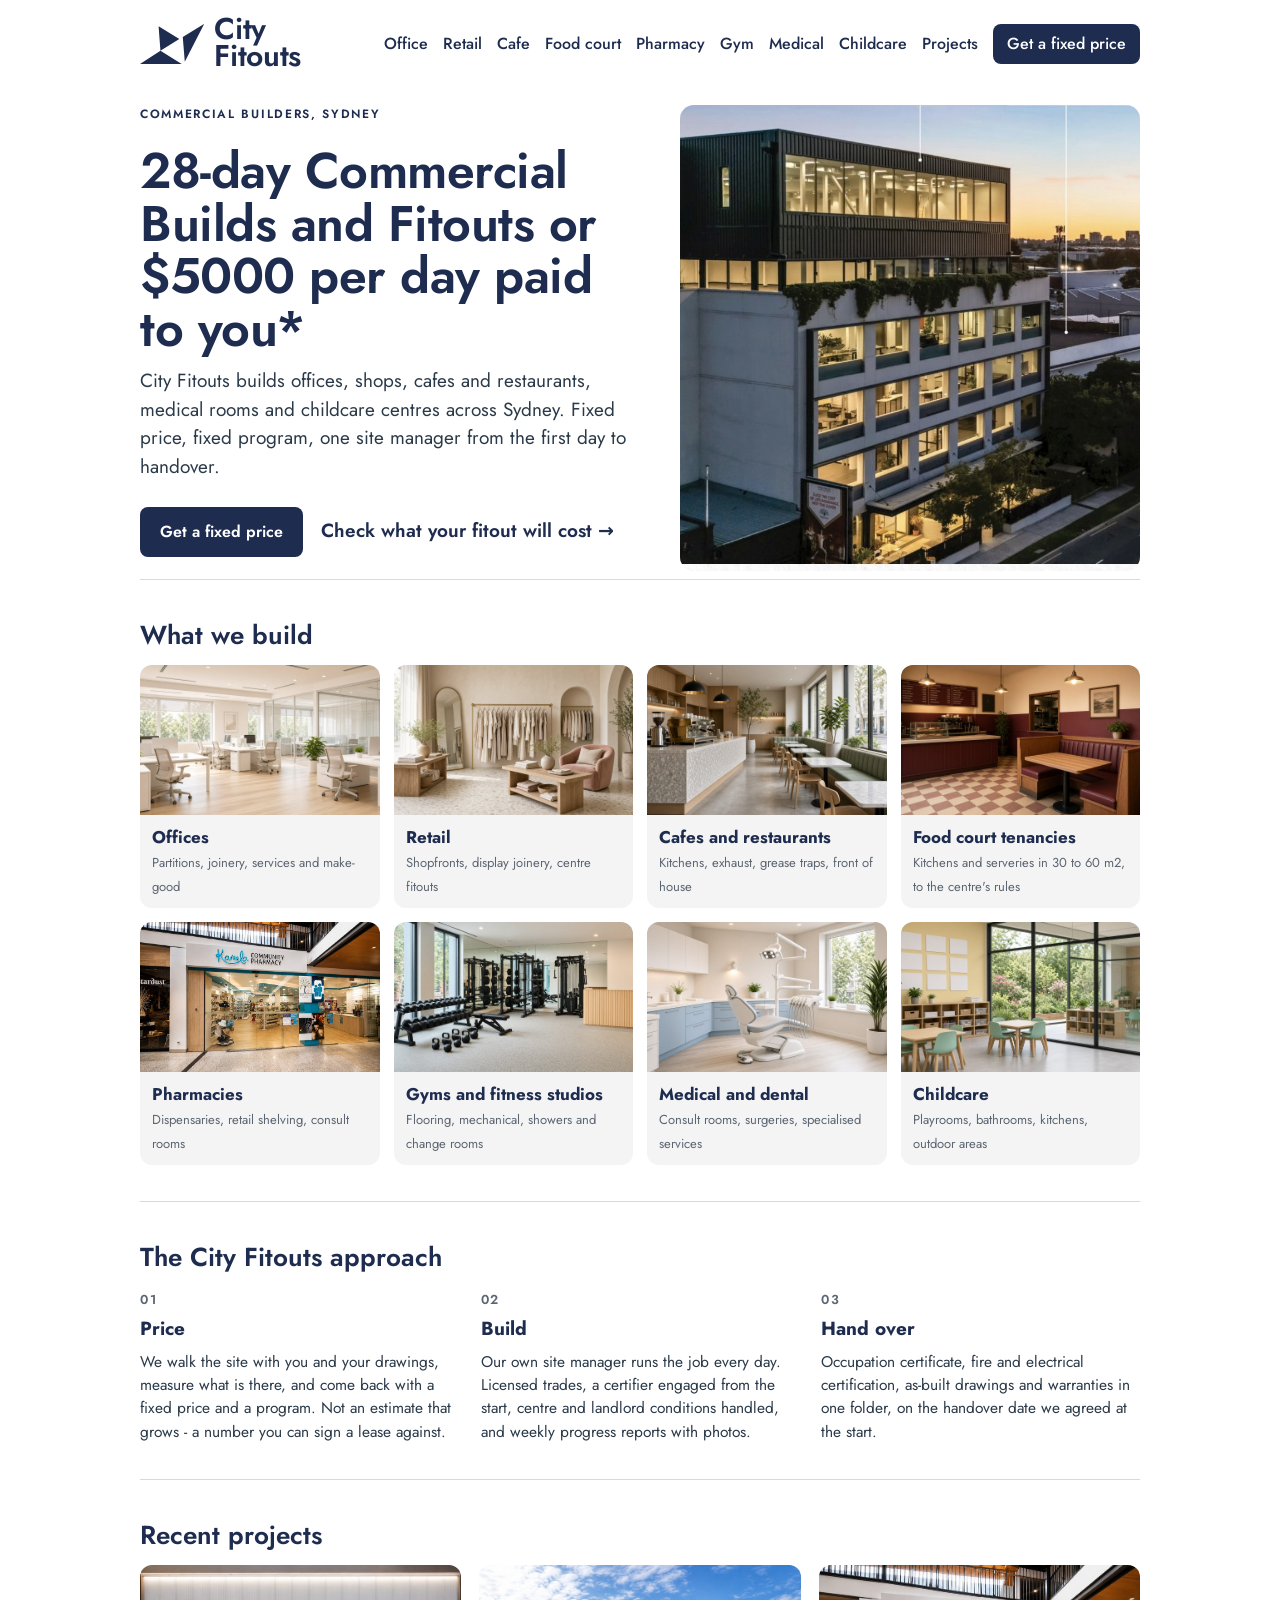
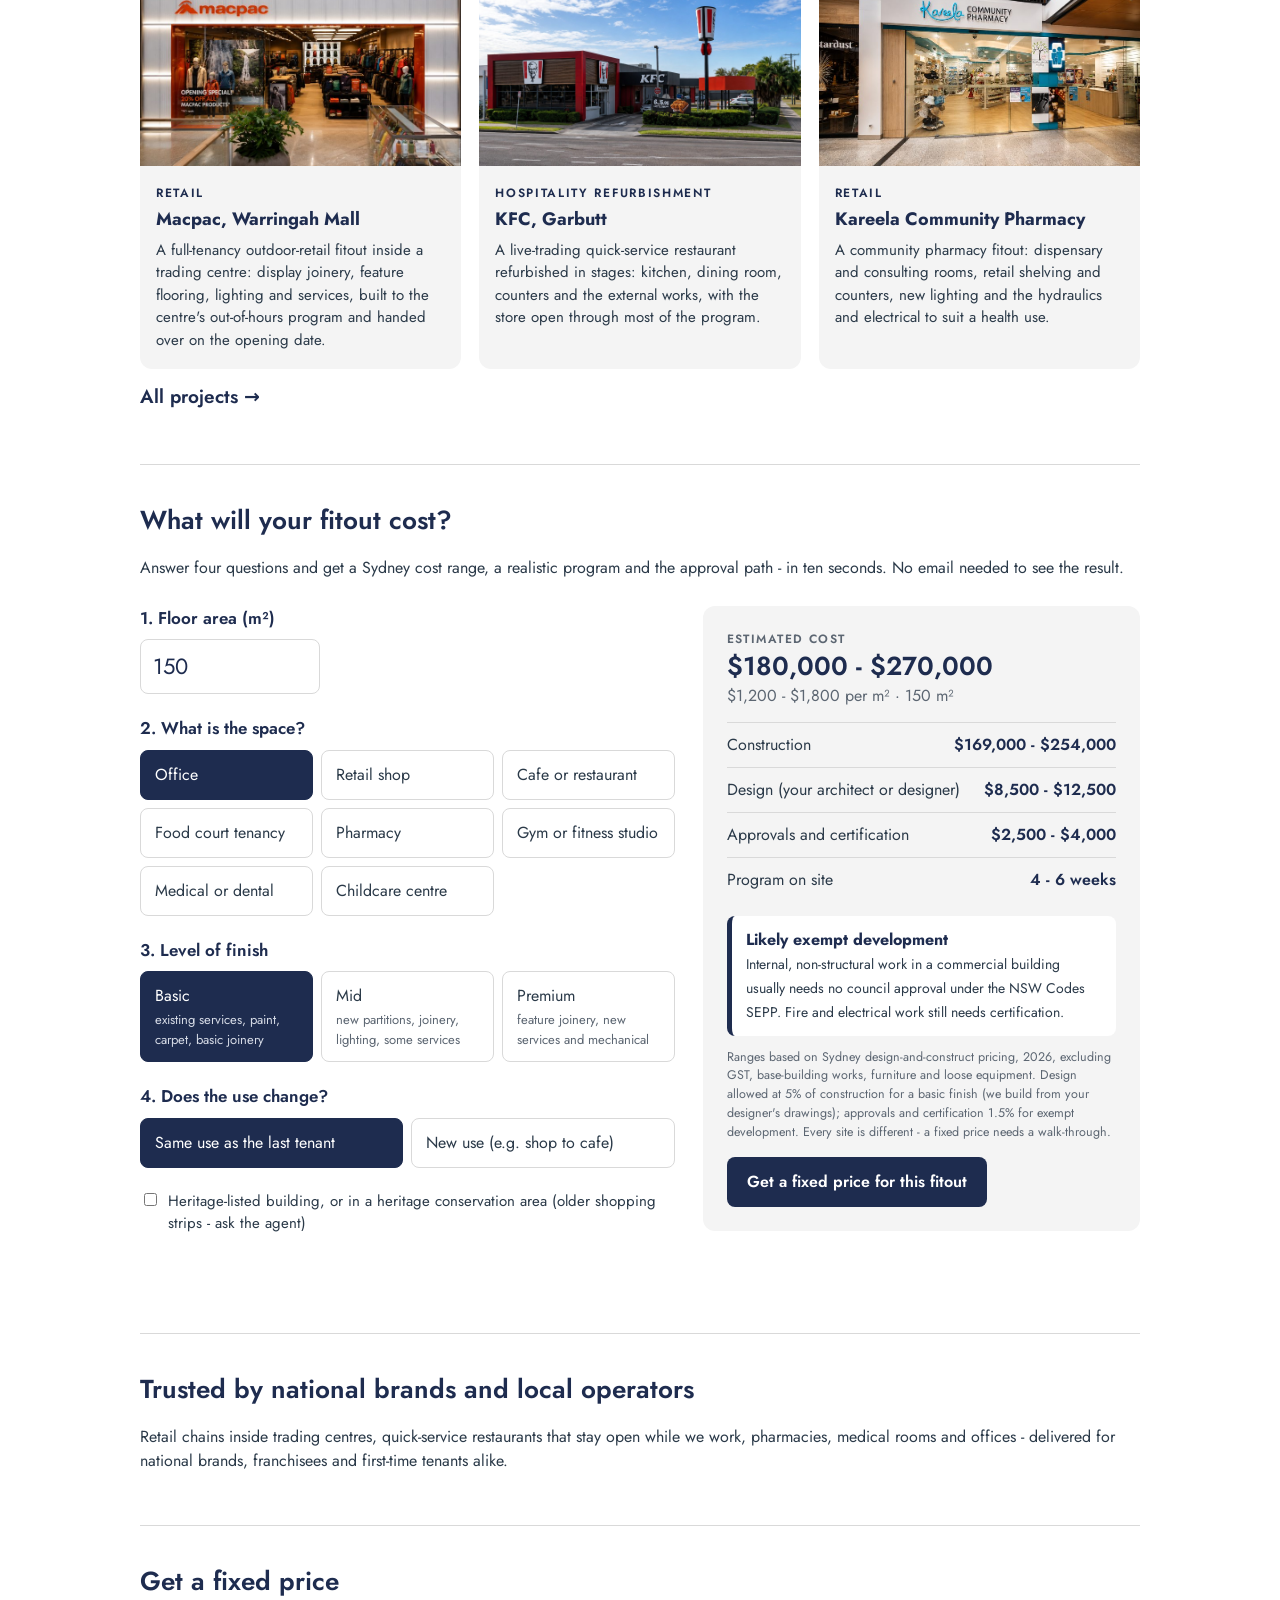
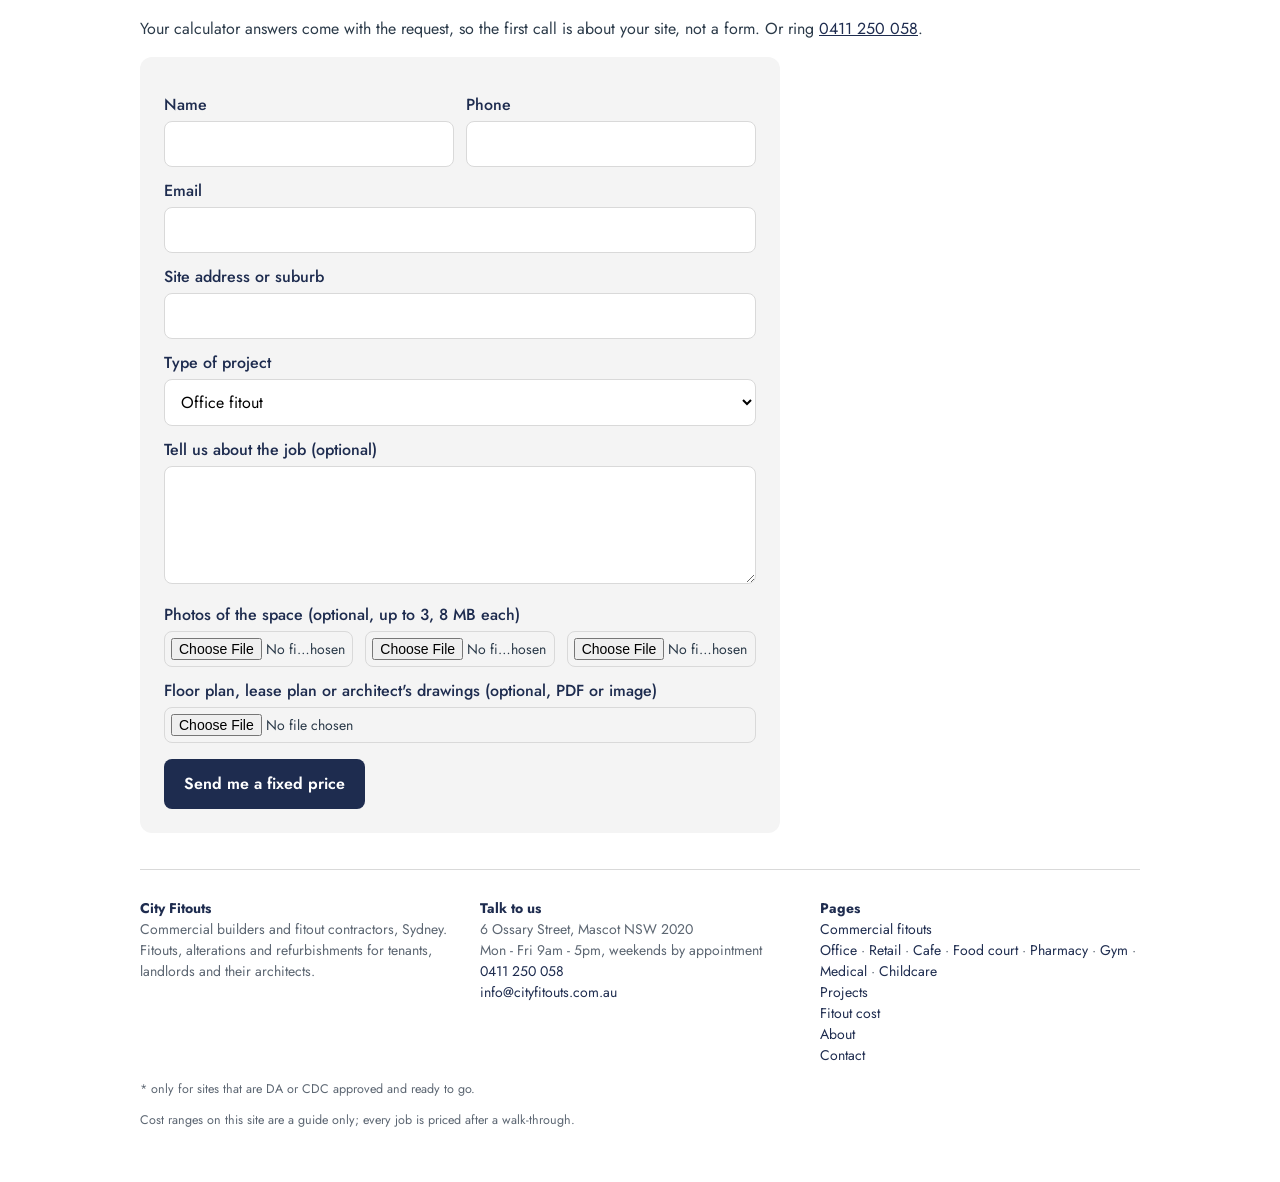
==== index.html @ ecab0c5f "Home headline: 28-day builds or $5000 per day, condition at the foot of the page Co-Authored-By: Cla" ====
<!doctype html>
<html lang="en-AU">
<head>
<meta charset="utf-8">
<meta name="viewport" content="width=device-width,initial-scale=1">
<title>City Fitouts - Commercial builders and fitout contractors, Sydney</title>
<meta name="description" content="Commercial fitouts, alterations and refurbishments across Sydney. Office, retail, hospitality, medical and childcare. Check what your fitout will cost, then get a fixed price.">
<link rel="canonical" href="https://cityfitouts.com.au/">
<meta property="og:title" content="City Fitouts - Commercial builders and fitout contractors, Sydney">
<meta property="og:description" content="Commercial fitouts, alterations and refurbishments across Sydney. Office, retail, hospitality, medical and childcare. Check what your fitout will cost, then get a fixed price.">
<meta property="og:url" content="https://cityfitouts.com.au/">
<meta property="og:type" content="website">
<meta property="og:image" content="https://cityfitouts.com.au/images/ricketty-street-mascot.jpg">
<link rel="icon" href="data:image/svg+xml,%3Csvg xmlns='http://www.w3.org/2000/svg' viewBox='0 -298 1580 1580'%3E%3Cpath d='M1580 0L1103 932L1053 323Z M503 657L458 56L968 368Z M0 985L504 658L1028 985Z' fill='%231E2C4F'/%3E%3C/svg%3E">
<link rel="preconnect" href="https://fonts.googleapis.com"><link rel="preconnect" href="https://fonts.gstatic.com" crossorigin>
<link href="https://fonts.googleapis.com/css2?family=Jost:wght@400;500;600;700&display=swap" rel="stylesheet">
<link rel="stylesheet" href="/style.css">
<link rel="stylesheet" href="/city.css">
<script async src="https://www.googletagmanager.com/gtag/js?id=G-9XJ7DRJZG0"></script><script>window.dataLayer=window.dataLayer||[];function gtag(){dataLayer.push(arguments);}gtag("js",new Date());gtag("config","G-9XJ7DRJZG0");gtag("config","G-GN84K201WK");</script>
</head>
<body>
<div class="wrap">
  <header class="top">
    <a class="brand" href="/"><svg viewBox="0 0 1580 985" aria-hidden="true"><path d="M1580 0L1103 932L1053 323Z M503 657L458 56L968 368Z M0 985L504 658L1028 985Z" fill="#1E2C4F"/></svg><b>City<br>Fitouts</b></a>
    <nav><a href="/office-fitouts-sydney">Office</a><a href="/retail-fitouts-sydney">Retail</a><a href="/cafe-restaurant-fitouts-sydney">Cafe</a><a href="/food-court-fitouts-sydney">Food court</a><a href="/pharmacy-fitouts-sydney">Pharmacy</a><a href="/gym-fitouts-sydney">Gym</a><a href="/medical-fitouts-sydney">Medical</a><a href="/childcare-fitouts-sydney">Childcare</a><a href="/our-projects">Projects</a><a class="cta" href="/fitout-cost#calc">Get a fixed price</a></nav>
  </header>

  <section class="hero split">
    <div>
      <div class="kick">Commercial builders, Sydney</div>
      <h1>28-day Commercial Builds and Fitouts or $5000 per day paid to you*</h1>
      <p>City Fitouts builds offices, shops, cafes and restaurants, medical rooms and childcare centres across Sydney. Fixed price, fixed program, one site manager from the first day to handover.</p>
      <p><a class="btn" href="#checker">Get a fixed price</a> &nbsp; <a class="textlink" href="#checker">Check what your fitout will cost &rarr;</a></p>
    </div>
    <div class="heroimg" role="img" aria-label="38-40 Ricketty Street, Mascot" style="background-image:url(/images/ricketty-street-mascot.jpg)"></div>
  </section>

  <section class="band">
    <h2>What we build</h2>
    <div class="spaces">
      <a href="/office-fitouts-sydney"><img src="/images/office-open-plan.jpg" alt="Office fitout" loading="lazy"><div><b>Offices</b><span>Partitions, joinery, services and make-good</span></div></a>
      <a href="/retail-fitouts-sydney"><img src="/images/retail-boutique.jpg" alt="Retail fitout" loading="lazy"><div><b>Retail</b><span>Shopfronts, display joinery, centre fitouts</span></div></a>
      <a href="/cafe-restaurant-fitouts-sydney"><img src="/images/cafe.jpg" alt="Cafe fitout" loading="lazy"><div><b>Cafes and restaurants</b><span>Kitchens, exhaust, grease traps, front of house</span></div></a>
      <a href="/food-court-fitouts-sydney"><img src="/images/food-court.jpg" alt="Food court tenancy fitout" loading="lazy"><div><b>Food court tenancies</b><span>Kitchens and serveries in 30 to 60 m2, to the centre's rules</span></div></a>
      <a href="/pharmacy-fitouts-sydney"><img src="/images/kareela-pharmacy.jpg" alt="Pharmacy fitout" loading="lazy"><div><b>Pharmacies</b><span>Dispensaries, retail shelving, consult rooms</span></div></a>
      <a href="/gym-fitouts-sydney"><img src="/images/gym.jpg" alt="Gym fitout" loading="lazy"><div><b>Gyms and fitness studios</b><span>Flooring, mechanical, showers and change rooms</span></div></a>
      <a href="/medical-fitouts-sydney"><img src="/images/medical-dental.jpg" alt="Medical fitout" loading="lazy"><div><b>Medical and dental</b><span>Consult rooms, surgeries, specialised services</span></div></a>
      <a href="/childcare-fitouts-sydney"><img src="/images/childcare-preschool.jpg" alt="Childcare fitout" loading="lazy"><div><b>Childcare</b><span>Playrooms, bathrooms, kitchens, outdoor areas</span></div></a>
    </div>
  </section>
  
  <section class="band">
    <h2>The City Fitouts approach</h2>
    <div class="steps">
      <div><span class="num">01</span><h3>Price</h3><p>We walk the site with you and your drawings, measure what is there, and come back with a fixed price and a program. Not an estimate that grows - a number you can sign a lease against.</p></div>
      <div><span class="num">02</span><h3>Build</h3><p>Our own site manager runs the job every day. Licensed trades, a certifier engaged from the start, centre and landlord conditions handled, and weekly progress reports with photos.</p></div>
      <div><span class="num">03</span><h3>Hand over</h3><p>Occupation certificate, fire and electrical certification, as-built drawings and warranties in one folder, on the handover date we agreed at the start.</p></div>
    </div>
  </section>
  <section class="band">
    <h2>Recent projects</h2>
    <div class="projects"><figure><img src="/images/macpac-warringah-mall.jpg" alt="Macpac, Warringah Mall" loading="lazy"><figcaption><span class="kick">Retail</span><b>Macpac, Warringah Mall</b><p>A full-tenancy outdoor-retail fitout inside a trading centre: display joinery, feature flooring, lighting and services, built to the centre's out-of-hours program and handed over on the opening date.</p></figcaption></figure><figure><img src="/images/kfc-garbutt.jpg" alt="KFC, Garbutt" loading="lazy"><figcaption><span class="kick">Hospitality refurbishment</span><b>KFC, Garbutt</b><p>A live-trading quick-service restaurant refurbished in stages: kitchen, dining room, counters and the external works, with the store open through most of the program.</p></figcaption></figure><figure><img src="/images/kareela-pharmacy.jpg" alt="Kareela Community Pharmacy" loading="lazy"><figcaption><span class="kick">Retail</span><b>Kareela Community Pharmacy</b><p>A community pharmacy fitout: dispensary and consulting rooms, retail shelving and counters, new lighting and the hydraulics and electrical to suit a health use.</p></figcaption></figure></div>
    <p style="margin-top:14px"><a class="textlink" href="/our-projects">All projects &rarr;</a></p>
  </section>

  <section class="band" id="checker">
    <h2>What will your fitout cost?</h2>
    <p>Answer four questions and get a Sydney cost range, a realistic program and the approval path - in ten seconds. No email needed to see the result.</p>
    
  <div class="calc" id="calc">
    <div>
      <div class="q"><label class="h" for="area">1. Floor area (m²)</label><input type="number" id="area" value="150" min="20" max="5000" step="5"></div>
      <div class="q"><label class="h">2. What is the space?</label>
        <div class="opts" id="type">
          <button class="opt on" data-v="office">Office</button>
          <button class="opt" data-v="retail">Retail shop</button>
          <button class="opt" data-v="hospo">Cafe or restaurant</button>
          <button class="opt" data-v="foodcourt">Food court tenancy</button>
          <button class="opt" data-v="pharmacy">Pharmacy</button>
          <button class="opt" data-v="gym">Gym or fitness studio</button>
          <button class="opt" data-v="medical">Medical or dental</button>
          <button class="opt" data-v="childcare">Childcare centre</button>
        </div></div>
      <div class="q"><label class="h">3. Level of finish</label>
        <div class="opts" id="grade">
          <button class="opt on" data-v="basic">Basic<small>existing services, paint, carpet, basic joinery</small></button>
          <button class="opt" data-v="mid">Mid<small>new partitions, joinery, lighting, some services</small></button>
          <button class="opt" data-v="premium">Premium<small>feature joinery, new services and mechanical</small></button>
        </div></div>
      <div class="q"><label class="h">4. Does the use change?</label>
        <div class="opts" id="use">
          <button class="opt on" data-v="same">Same use as the last tenant</button>
          <button class="opt" data-v="new">New use (e.g. shop to cafe)</button>
        </div></div>
      <div class="q"><label class="chk"><input type="checkbox" id="heritage"> Heritage-listed building, or in a heritage conservation area (older shopping strips - ask the agent)</label></div>
    </div>
    <aside class="result" id="result">
      <div class="cap">Estimated cost</div>
      <div class="big" id="cost">$180,000 - $270,000</div>
      <div class="sub" id="perm2">$1,200 - $1,800 per m² · <span id="areaOut">150 m²</span></div>
      <div class="row"><span>Construction</span><b id="cCon">-</b></div>
      <div class="row"><span>Design (your architect or designer)</span><b id="cDes">-</b></div>
      <div class="row"><span>Approvals and certification</span><b id="cApp">-</b></div>
      <div class="row"><span>Program on site</span><b id="weeks">4 - 6 weeks</b></div>
      <div class="appr" id="appr"><b>Likely exempt development</b><span>Internal, non-structural work in a commercial building usually needs no council approval under the NSW Codes SEPP. Fire and electrical work still needs certification.</span></div>
      <div class="fine">Ranges based on Sydney design-and-construct pricing, 2026, excluding GST, base-building works, furniture and loose equipment. <span id="splitNote"></span> Every site is different - a fixed price needs a walk-through.</div>
      <p style="margin:16px 0 0"><a class="btn" href="#quote">Get a fixed price for this fitout</a></p>
    </aside>
  </div>

  </section>
  
  <section class="band">
    <h2>Trusted by national brands and local operators</h2>
    <p>Retail chains inside trading centres, quick-service restaurants that stay open while we work, pharmacies, medical rooms and offices - delivered for national brands, franchisees and first-time tenants alike.</p>
  </section>
  <section class="band" id="quote">
    <h2>Get a fixed price</h2>
    <p>Your calculator answers come with the request, so the first call is about your site, not a form. Or ring <a href="tel:0411250058">0411 250 058</a>.</p>
    
    <form class="form" name="fitout-quote" method="POST" enctype="multipart/form-data" data-netlify="true" action="/thanks.html">
      <input type="hidden" name="form-name" value="fitout-quote">
      <input type="hidden" name="calculator" id="calcField">
      <input type="hidden" name="page" value="home">
      <div class="two"><div><label for="name">Name</label><input id="name" name="name" required></div><div><label for="phone">Phone</label><input id="phone" name="phone" type="tel" required></div></div>
      <label for="email">Email</label><input id="email" name="email" type="email" required>
      <label for="address">Site address or suburb</label><input id="address" name="address" required>
      <label for="ptype">Type of project</label>
      <select id="ptype" name="project_type"><option>Office fitout</option><option>Retail fitout</option><option>Cafe or restaurant fitout</option><option>Food court tenancy fitout</option><option>Pharmacy fitout</option><option>Gym or fitness studio fitout</option><option>Medical or dental fitout</option><option>Childcare centre</option><option>Alterations or refurbishment</option><option>Make-good</option><option>Something else</option></select>
      <label for="notes">Tell us about the job (optional)</label><textarea id="notes" name="notes" rows="4"></textarea>
      <label>Photos of the space (optional, up to 3, 8 MB each)</label>
      <div class="two" style="grid-template-columns:1fr 1fr 1fr"><input type="file" name="photo1" accept="image/*"><input type="file" name="photo2" accept="image/*"><input type="file" name="photo3" accept="image/*"></div>
      <label for="plan">Floor plan, lease plan or architect's drawings (optional, PDF or image)</label><input type="file" id="plan" name="plan" accept="image/*,.pdf">
      <p style="margin:16px 0 0"><button class="btn" type="submit">Send me a fixed price</button></p>
    </form>
    <script>try{var v=sessionStorage.getItem('cf_calc');if(v&&!document.getElementById('calcField').value)document.getElementById('calcField').value=v}catch(e){}</script>
  </section>

  <footer>
    <div class="fcols">
      <div><b>City Fitouts</b><br>Commercial builders and fitout contractors, Sydney.<br>Fitouts, alterations and refurbishments for tenants, landlords and their architects.</div>
      <div><b>Talk to us</b><br>6 Ossary Street, Mascot NSW 2020<br>Mon - Fri 9am - 5pm, weekends by appointment<br><a href="tel:0411250058">0411 250 058</a><br><a href="mailto:info@cityfitouts.com.au">info@cityfitouts.com.au</a></div>
      <div><b>Pages</b><br><a href="/commercial-fitouts-sydney">Commercial fitouts</a><br><a href="/office-fitouts-sydney">Office</a> · <a href="/retail-fitouts-sydney">Retail</a> · <a href="/cafe-restaurant-fitouts-sydney">Cafe</a> · <a href="/food-court-fitouts-sydney">Food court</a> · <a href="/pharmacy-fitouts-sydney">Pharmacy</a> · <a href="/gym-fitouts-sydney">Gym</a> · <a href="/medical-fitouts-sydney">Medical</a> · <a href="/childcare-fitouts-sydney">Childcare</a><br><a href="/our-projects">Projects</a><br><a href="/fitout-cost">Fitout cost</a><br><a href="/about">About</a><br><a href="/contact">Contact</a></div>
    </div>
    <p class="fine">* only for sites that are DA or CDC approved and ready to go.</p>
    <p class="fine">Cost ranges on this site are a guide only; every job is priced after a walk-through.</p>
  </footer>
</div>
</body></html>

<script type="application/ld+json">{"@context":"https://schema.org","@type":"GeneralContractor","name":"City Fitouts","url":"https://cityfitouts.com.au/","telephone":"+61 0411 250 058","email":"info@cityfitouts.com.au","image":"https://cityfitouts.com.au/images/ricketty-street-mascot.jpg","areaServed":"Sydney, NSW","address":{"@type":"PostalAddress","streetAddress":"6 Ossary Street","addressLocality":"Mascot","addressRegion":"NSW","postalCode":"2020","addressCountry":"AU"},"description":"Commercial builders and fitout contractors in Sydney: offices, retail, hospitality, medical and childcare fitouts, alterations and refurbishments."}</script>

<script>
const RATES={office:{basic:[1200,1800],mid:[1800,2500],premium:[2500,3500]},retail:{basic:[1000,1500],mid:[1500,2200],premium:[2200,3200]},hospo:{basic:[2500,3200],mid:[3200,4000],premium:[4000,5500]},foodcourt:{basic:[4000,5000],mid:[5000,6000],premium:[6000,7500]},pharmacy:{basic:[1800,2400],mid:[2400,3200],premium:[3200,4200]},gym:{basic:[1200,1800],mid:[1800,2500],premium:[2500,3500]},medical:{basic:[2200,2800],mid:[2800,3500],premium:[3500,4500]},childcare:{basic:[2000,2600],mid:[2600,3300],premium:[3300,4200]}};
const WEEKS={office:{basic:[4,6],mid:[6,9],premium:[9,14]},retail:{basic:[3,5],mid:[5,8],premium:[8,12]},hospo:{basic:[6,9],mid:[9,13],premium:[12,18]},foodcourt:{basic:[6,8],mid:[8,10],premium:[10,14]},pharmacy:{basic:[4,6],mid:[6,8],premium:[8,12]},gym:{basic:[5,7],mid:[7,10],premium:[10,14]},medical:{basic:[8,10],mid:[10,14],premium:[14,20]},childcare:{basic:[10,14],mid:[14,18],premium:[18,24]}};
const LABEL={office:'Office',retail:'Retail shop',hospo:'Cafe or restaurant',foodcourt:'Food court tenancy',pharmacy:'Pharmacy',gym:'Gym or fitness studio',medical:'Medical or dental',childcare:'Childcare centre',basic:'Basic',mid:'Mid',premium:'Premium',same:'Same use',new:'New use'};
const APPR={
 exempt:['Likely exempt development','Internal, non-structural work in a commercial building usually needs no council approval under the NSW Codes SEPP. Fire and electrical work still needs certification.'],
 cdc:['Complying development (CDC)','A private certifier can approve internal alterations, shopfronts and many changes of use in about 2-4 weeks, without a DA. Food premises also need council registration.'],
 da:['Development application (DA)','Heritage buildings and some changes of use go to council. Allow 8-16 weeks and budget extra for approvals and certification.']};
const S={type:'office',grade:'basic',use:'same'};
const $=id=>document.getElementById(id);
const money=n=>'$'+(n<20000?Math.round(n/500)*500:Math.round(n/1000)*1000).toLocaleString('en-AU');
function calc(){
  let a=Math.max(20,Math.min(5000,+$('area').value||150));
  let [lo,hi]=RATES[S.type][S.grade]; let f=a<80?1.15:1;
  const D={basic:.05,mid:.08,premium:.10}[S.grade];
  const clo=a*lo*f, chi=a*hi*f; const [wlo,whi]=WEEKS[S.type][S.grade];
  const her=$('heritage').checked;
  let k='exempt';
  if(her||(S.type==='medical'&&S.use==='new')||(S.type==='childcare'&&S.use==='new')) k='da';
  else if(S.type==='childcare') k='cdc';
  else if(S.type==='gym'||S.use==='new'||S.type==='hospo'||S.type==='foodcourt'||S.grade==='premium') k='cdc';
  const A={exempt:.015,cdc:.03,da:.06}[k];
  const div=1+D+A;
  const con=[clo/div,chi/div], des=[con[0]*D,con[1]*D], app=[con[0]*A,con[1]*A];
  const rng=r=>money(r[0])+' - '+money(r[1]);
  $('cost').textContent=money(clo)+' - '+money(chi);
  $('perm2').textContent='$'+Math.round(lo*f).toLocaleString('en-AU')+' - $'+Math.round(hi*f).toLocaleString('en-AU')+' per m² · '+a+' m²';
  $('cCon').textContent=rng(con); $('cDes').textContent=rng(des); $('cApp').textContent=rng(app);
  const AN={exempt:'exempt development',cdc:'complying development',da:'a DA'};
  $('splitNote').textContent='Design allowed at '+Math.round(D*100)+'% of construction for a '+LABEL[S.grade].toLowerCase()+' finish (we build from your designer\'s drawings); approvals and certification '+(A*100)+'% for '+AN[k]+'.';
  $('weeks').textContent=wlo+' - '+whi+' weeks';
  $('appr').innerHTML='<b>'+APPR[k][0]+'</b><span>'+APPR[k][1]+'</span>';
  const line=`${a} m2 | ${LABEL[S.type]} | ${LABEL[S.grade]} finish | ${LABEL[S.use]} | heritage: ${her?'yes':'no'} | ${money(clo)}-${money(chi)} (construction ${rng(con)}, design ${rng(des)}, approvals ${rng(app)}) | ${wlo}-${whi} weeks | ${APPR[k][0]}`;
  try{sessionStorage.setItem('cf_calc',line)}catch(e){}
  const cf=$('calcField'); if(cf) cf.value=line;
}
['type','grade','use'].forEach(g=>$(g).addEventListener('click',e=>{const b=e.target.closest('.opt');if(!b)return;[...$(g).children].forEach(x=>x.classList.remove('on'));b.classList.add('on');S[g]=b.dataset.v;if(g==='type'&&!touched){$('area').value=S.type==='foodcourt'?45:150;}calc();}));
let touched=false;$('area').addEventListener('input',()=>{touched=true;calc();}); $('heritage').addEventListener('change',calc);
const pre=new URLSearchParams(location.search).get('type'); if(pre&&RATES[pre]){S.type=pre;[...$('type').children].forEach(x=>x.classList.toggle('on',x.dataset.v===pre));}
calc();
</script>
---- style.css ----
:root{--navy:#1E2C4F;--amber:#9D3200;--body:#2B3A49;--muted:#5C6672;--lgrey:#D9D9D9;--tint:#F4F4F4;--ok:#2E7D32;--white:#fff}
*{box-sizing:border-box}
html,body{margin:0;font-family:Jost,system-ui,-apple-system,"Segoe UI",Helvetica,Arial,sans-serif;color:var(--body);background:var(--white);line-height:1.5}
a{color:var(--navy)}
.wrap{max-width:1040px;margin:0 auto;padding:0 20px}
header.top{display:flex;align-items:center;justify-content:space-between;padding:18px 0}
.brand{display:flex;align-items:center;gap:10px;text-decoration:none}
.brand svg{width:32px;height:32px}
.brand b{font-size:22px;font-weight:600;color:var(--navy);letter-spacing:-.01em}
.brand b span{color:var(--amber)}
nav a{margin-left:22px;text-decoration:none;font-weight:500;color:var(--navy)}
.hero{padding:26px 0 10px}
.hero h1{font-size:clamp(30px,5vw,50px);line-height:1.05;margin:0 0 12px;color:var(--navy);font-weight:600;letter-spacing:-.01em}
.hero p{font-size:19px;max-width:640px;margin:0 0 6px}
.calc{display:grid;grid-template-columns:1.1fr .9fr;gap:28px;margin:26px 0 40px}
@media(max-width:820px){.calc{grid-template-columns:1fr}}
.q{margin-bottom:22px}
.q label.h{display:block;font-weight:600;color:var(--navy);margin-bottom:8px;font-size:17px}
.opts{display:grid;grid-template-columns:repeat(auto-fit,minmax(150px,1fr));gap:8px}
.opt{border:1.5px solid var(--lgrey);border-radius:8px;padding:12px 14px;cursor:pointer;background:#fff;text-align:left;font:inherit;color:var(--body)}
.opt small{display:block;color:var(--muted);font-size:13px;margin-top:2px}
.opt.on{border-color:var(--navy);background:var(--navy);color:#fff}
.opt.on small{color:#d6dbe6}
input[type=number]{font:inherit;font-size:22px;width:180px;padding:10px 12px;border:1.5px solid var(--lgrey);border-radius:8px;color:var(--navy)}
.chk{display:flex;gap:8px;align-items:flex-start;font-size:15px}
.result{background:var(--tint);border-radius:12px;padding:24px;position:sticky;top:16px;align-self:start}
.result .cap{font-size:12px;letter-spacing:.12em;text-transform:uppercase;color:var(--muted);font-weight:600}
.result .big{font-size:clamp(20px,2.6vw,26px);color:var(--navy);font-weight:600;line-height:1.15;margin:4px 0 2px;white-space:nowrap}
.result .row.sub2{font-size:14px;color:var(--muted);border-top:0;padding:4px 0 2px}
.result .row.tot{border-top:2px solid var(--navy);font-weight:600}
.result .sub{color:var(--muted);margin-bottom:14px}
.result .row{display:flex;justify-content:space-between;gap:12px;padding:10px 0;border-top:1px solid var(--lgrey)}
.result .row b{color:var(--navy);font-weight:600;white-space:nowrap}
.appr{margin-top:14px;border-radius:8px;padding:12px 14px;background:#fff;border-left:5px solid var(--amber)}
.appr b{display:block;color:var(--navy)}
.appr span{font-size:14px}
.fine{font-size:12.5px;color:var(--muted);margin-top:12px}
.btn{display:inline-block;background:var(--navy);color:#fff;border:0;border-radius:8px;padding:13px 20px;font:inherit;font-weight:600;font-size:16px;cursor:pointer;text-decoration:none}
.btn.amber{background:var(--amber);color:#fff}
section.band{padding:36px 0;border-top:1px solid var(--lgrey)}
section h2{color:var(--navy);font-size:26px;margin:0 0 10px;font-weight:600}
.cols{display:grid;grid-template-columns:repeat(auto-fit,minmax(240px,1fr));gap:22px}
.form{background:var(--tint);border-radius:12px;padding:24px;max-width:640px}
.form label{display:block;font-weight:500;color:var(--navy);margin:12px 0 4px}
.form input[type=file]{padding:6px;font-size:14px}
.form input,.form textarea{width:100%;font:inherit;padding:10px 12px;border:1.5px solid var(--lgrey);border-radius:8px}
.form .two{display:grid;grid-template-columns:1fr 1fr;gap:12px}
@media(max-width:600px){.form .two{grid-template-columns:1fr}}
.faq details{border-top:1px solid var(--lgrey);padding:12px 0}
.faq summary{font-weight:600;color:var(--navy);cursor:pointer;font-size:17px}
table{width:100%;border-collapse:collapse;font-size:15px;margin-top:8px}
th{text-align:left;background:var(--lgrey);color:#000;padding:8px 10px;font-weight:600}
td{padding:8px 10px;border-bottom:1px solid var(--lgrey)}
td.n{text-align:right;white-space:nowrap}
footer{padding:28px 0 40px;border-top:1px solid var(--lgrey);font-size:14px;color:var(--muted)}
footer b{color:var(--navy)}
.hide{display:none}
.hero.split{display:grid;grid-template-columns:1.05fr .95fr;gap:32px;align-items:center;padding:18px 0 8px}
.heroimg{min-height:380px;height:100%;border-radius:14px;background:url(/images/cafe.jpg) center 45%/cover no-repeat}
@media(max-width:820px){.hero.split{grid-template-columns:1fr}.heroimg{min-height:240px}}
nav a.cta{background:var(--amber);color:#fff;padding:8px 14px;border-radius:8px}
@media(max-width:900px){nav a{margin-left:12px;font-size:14px}nav a.cta{display:none}}
@media(max-width:640px){header.top{flex-wrap:wrap}nav{width:100%;margin-top:6px;display:flex;flex-wrap:wrap;gap:6px 0}nav a{margin:0 12px 0 0}}
.kick{font-size:12px;letter-spacing:.14em;text-transform:uppercase;color:var(--amber);font-weight:600;margin-bottom:8px}
.hero p b{color:var(--navy)}
.cards{display:grid;gap:12px}
.card{background:var(--tint);border-radius:10px;padding:14px 16px}
.card h3{margin:0 0 4px;color:var(--navy);font-size:17px}
.card p{margin:0;font-size:15px}
ul.tick{margin:0;padding-left:20px}ul.tick li{margin-bottom:8px}
.gallery{display:grid;grid-template-columns:repeat(auto-fit,minmax(220px,1fr));gap:14px}
.gallery figure{margin:0}.gallery img{width:100%;aspect-ratio:16/10;object-fit:cover;border-radius:10px;display:block}
.gallery figcaption{font-size:13px;color:var(--muted);margin-top:6px}
.spaces{display:grid;grid-template-columns:repeat(auto-fit,minmax(200px,1fr));gap:14px}
.spaces a{display:block;text-decoration:none;border-radius:12px;overflow:hidden;background:var(--tint)}
.spaces a img{width:100%;aspect-ratio:16/10;object-fit:cover;display:block}
.spaces a div{padding:10px 12px}
.spaces a b{display:block;color:var(--navy);font-size:17px}
.spaces a span{font-size:13px;color:var(--muted)}
.cta-band{background:var(--tint);border-radius:14px;padding:32px;margin:24px 0;text-align:center;border:0}
.cta-band p{max-width:620px;margin:8px auto}
.guide{max-width:760px}.guide h2{margin-top:30px}.guide p.lead{font-size:19px}.guide ul{padding-left:20px}.guide li{margin-bottom:8px}
.textlink{color:var(--amber);font-weight:600;font-size:19px;text-decoration:none}.textlink:hover{text-decoration:underline}
.ref{margin:12px 0 0;font-size:14px;color:var(--body);background:#fff;border-left:4px solid var(--amber);padding:8px 12px;border-radius:6px}.ref a{color:var(--amber);font-weight:600;text-decoration:none}
---- city.css ----
/* City Fitouts additions on top of style.css (shared with Sydney Fitouts). Navy only - no amber accent. */
:root{--amber:#1E2C4F}
.kick{color:var(--navy);margin-bottom:22px}
.textlink{color:var(--navy)}
nav a.cta{background:var(--navy)}
.appr{border-left-color:var(--navy)}
.btn.amber{background:var(--navy)}
header.top .brand b{font-size:30px;line-height:27px;display:block;margin-top:-3px}.hero p{margin:0 0 14px}.hero p:last-child{margin-top:26px}header.top .brand svg{width:auto;height:40px;flex:none}header.top .brand{flex:none}header.top nav{white-space:nowrap}nav a{margin-left:15px}nav a.cta{display:inline-block;white-space:nowrap}@media(max-width:1080px){nav a{margin-left:11px;font-size:15px}}@media(max-width:900px){nav a{margin-left:10px;font-size:14px}nav a.cta{display:none}}@media(max-width:640px){header.top nav{white-space:normal}nav a{margin:0 12px 0 0}}
.hero{padding:30px 0 10px}.hero h1{max-width:760px}
.steps{display:grid;grid-template-columns:repeat(3,1fr);gap:22px}.steps.four{grid-template-columns:repeat(4,1fr)}
@media(max-width:820px){.steps,.steps.four{grid-template-columns:1fr}}
.steps .num{font-size:13px;letter-spacing:.14em;color:var(--muted);font-weight:600}
.steps h3{margin:4px 0 6px;color:var(--navy);font-size:19px}.steps p{margin:0;font-size:15.5px}
.projects{display:grid;grid-template-columns:repeat(auto-fit,minmax(280px,1fr));gap:18px}
.projects figure{margin:0;background:var(--tint);border-radius:12px;overflow:hidden}
.projects img{width:100%;aspect-ratio:16/10;object-fit:cover;display:block}
.projects figcaption{padding:14px 16px 18px}.projects figcaption b{display:block;color:var(--navy);font-size:18px;margin:2px 0 6px}
.projects figcaption p{margin:0;font-size:15px}.projects .kick{margin:0}
.fcols{display:grid;grid-template-columns:repeat(auto-fit,minmax(220px,1fr));gap:20px;margin-bottom:14px}
.fcols a{text-decoration:none}
.form select{width:100%;font:inherit;padding:10px 12px;border:1.5px solid var(--lgrey);border-radius:8px;background:#fff}
@media(max-width:820px){.cols[style]{grid-template-columns:1fr!important}}
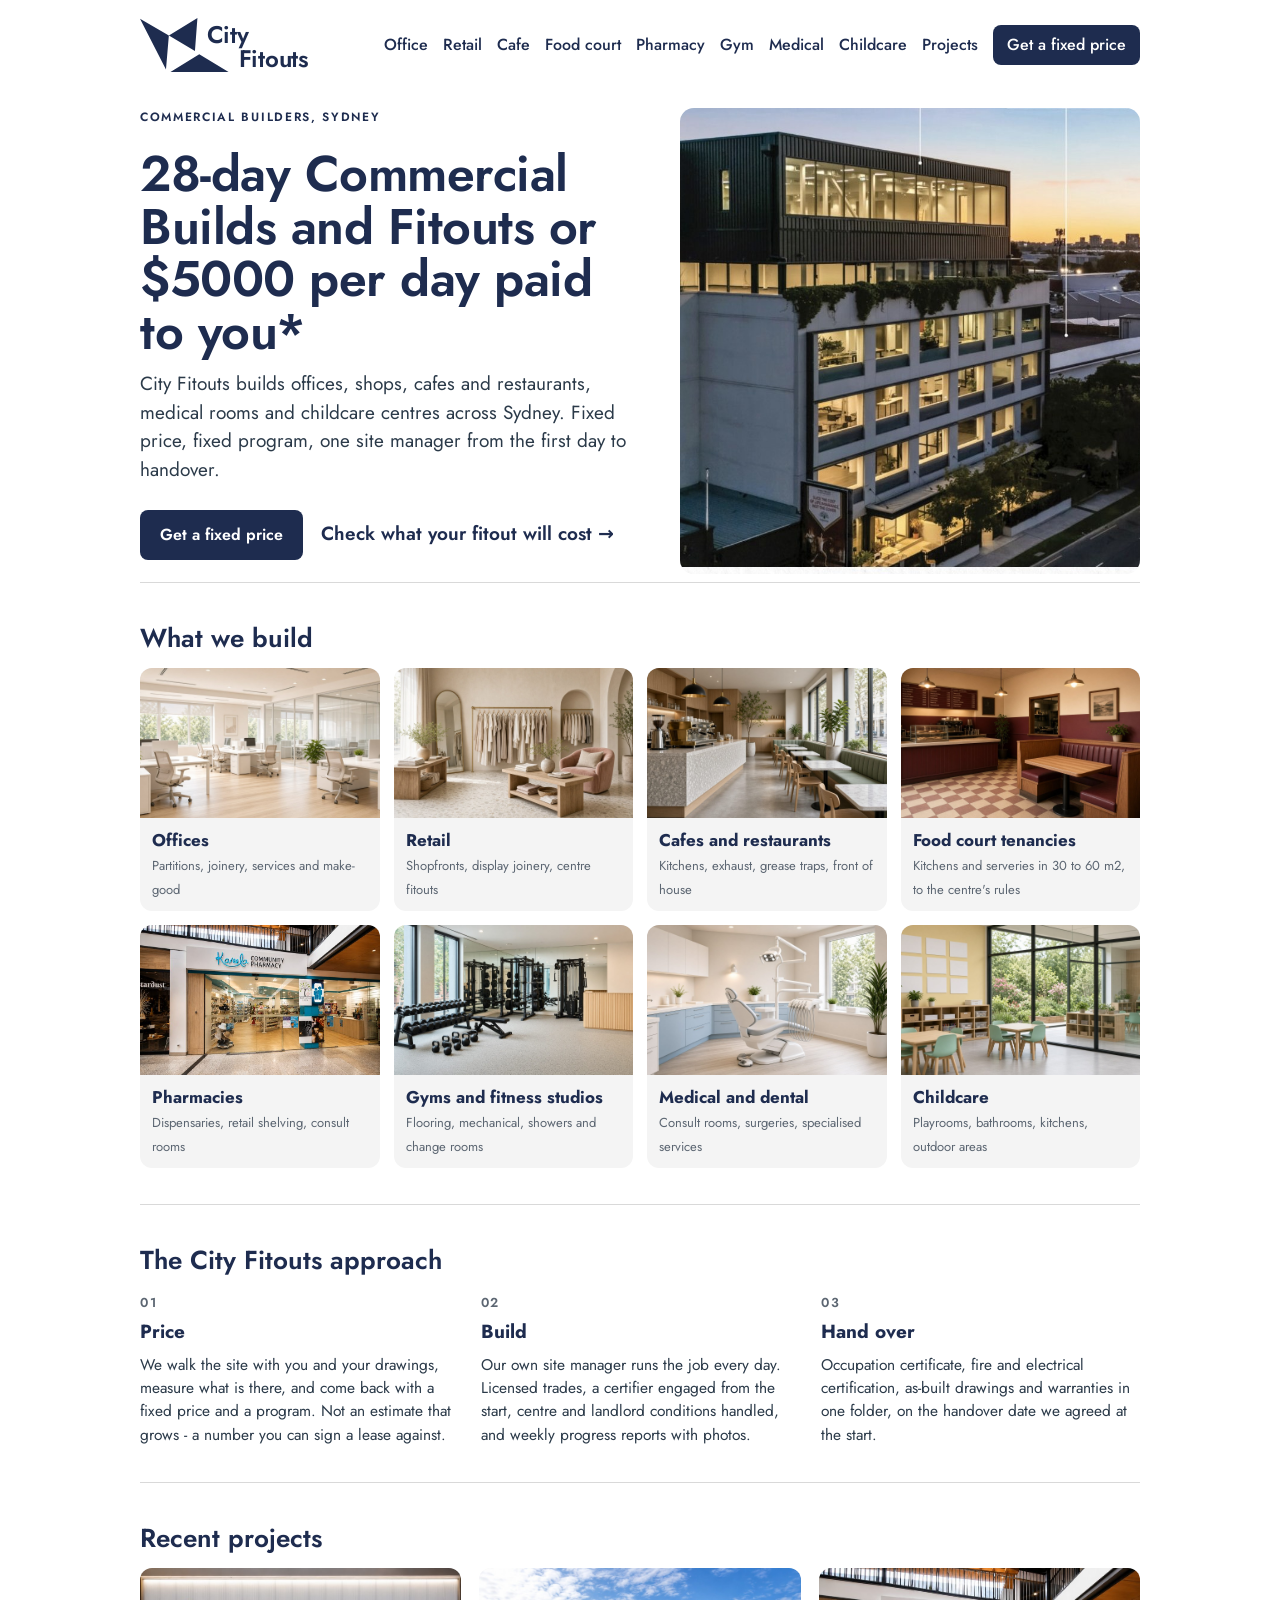
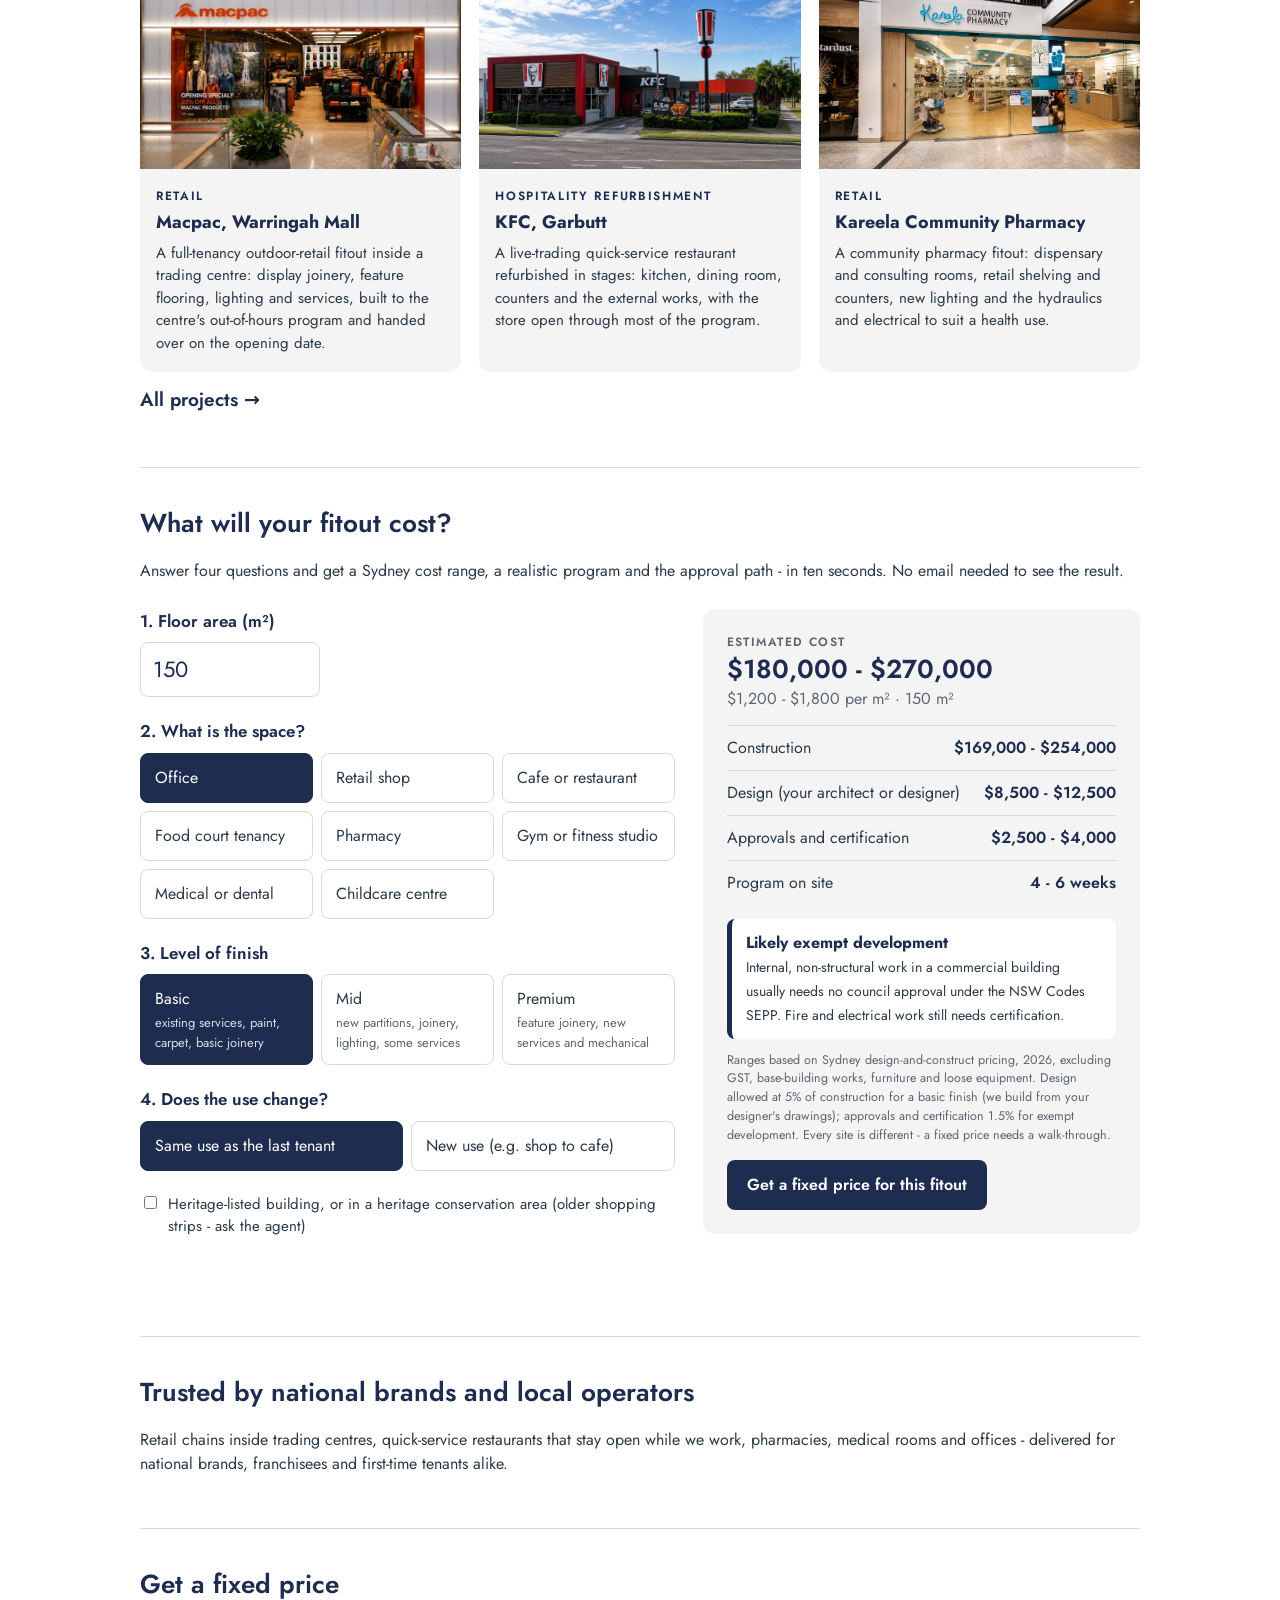
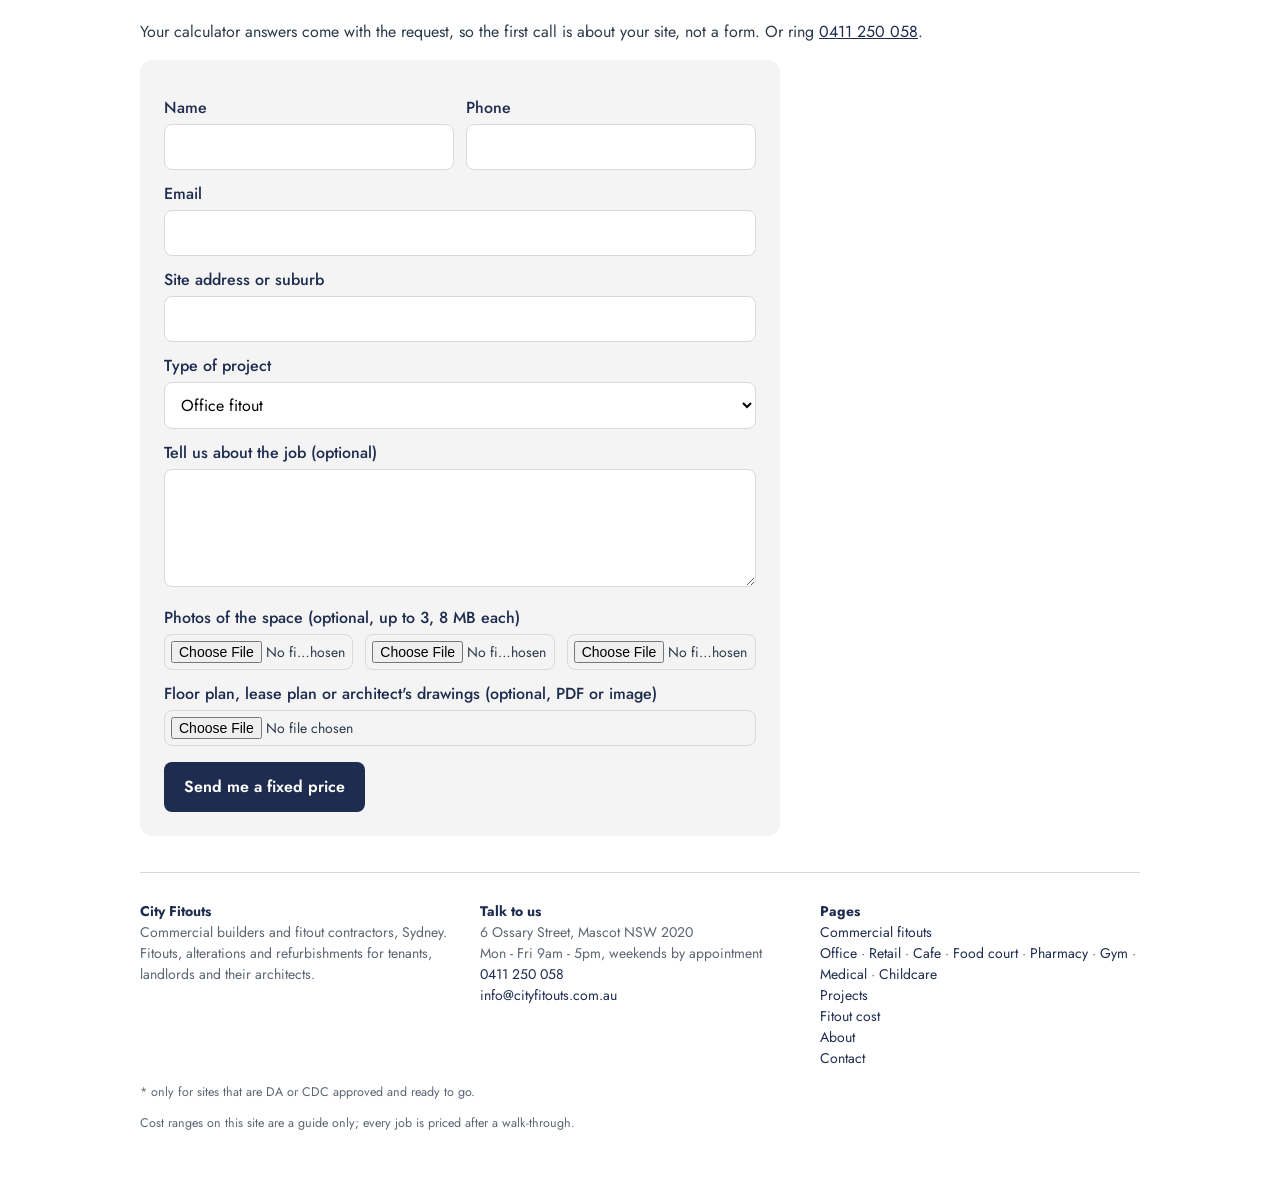
==== commit 190b3909: "Logo v2: mark turned a quarter turn, City tucked beside it; new tab icon Co-Authored-By: Claude Fabl" ====
--- a/index.html
+++ b/index.html
@@ -11,7 +11,7 @@
 <meta property="og:url" content="https://cityfitouts.com.au/">
 <meta property="og:type" content="website">
 <meta property="og:image" content="https://cityfitouts.com.au/images/ricketty-street-mascot.jpg">
-<link rel="icon" href="data:image/svg+xml,%3Csvg xmlns='http://www.w3.org/2000/svg' viewBox='0 -298 1580 1580'%3E%3Cpath d='M1580 0L1103 932L1053 323Z M503 657L458 56L968 368Z M0 985L504 658L1028 985Z' fill='%231E2C4F'/%3E%3C/svg%3E">
+<link rel="icon" href="data:image/svg+xml,%3Csvg xmlns='http://www.w3.org/2000/svg' viewBox='0 -312 1596 1596'%3E%3Cpath d='M1596 973L549 973L1068 651Z M521 314L1035 0L990 596Z M0 15L520 315L468 930Z' fill='%231E2C4F'/%3E%3C/svg%3E">
 <link rel="preconnect" href="https://fonts.googleapis.com"><link rel="preconnect" href="https://fonts.gstatic.com" crossorigin>
 <link href="https://fonts.googleapis.com/css2?family=Jost:wght@400;500;600;700&display=swap" rel="stylesheet">
 <link rel="stylesheet" href="/style.css">
@@ -21,7 +21,7 @@
 <body>
 <div class="wrap">
   <header class="top">
-    <a class="brand" href="/"><svg viewBox="0 0 1580 985" aria-hidden="true"><path d="M1580 0L1103 932L1053 323Z M503 657L458 56L968 368Z M0 985L504 658L1028 985Z" fill="#1E2C4F"/></svg><b>City<br>Fitouts</b></a>
+    <a class="brand" href="/"><svg viewBox="0 0 1596 973" aria-hidden="true"><path d="M1596 973L549 973L1068 651Z M521 314L1035 0L990 596Z M0 15L520 315L468 930Z" fill="#1E2C4F"/></svg><b><span class="c1">City</span><br>Fitouts</b></a>
     <nav><a href="/office-fitouts-sydney">Office</a><a href="/retail-fitouts-sydney">Retail</a><a href="/cafe-restaurant-fitouts-sydney">Cafe</a><a href="/food-court-fitouts-sydney">Food court</a><a href="/pharmacy-fitouts-sydney">Pharmacy</a><a href="/gym-fitouts-sydney">Gym</a><a href="/medical-fitouts-sydney">Medical</a><a href="/childcare-fitouts-sydney">Childcare</a><a href="/our-projects">Projects</a><a class="cta" href="/fitout-cost#calc">Get a fixed price</a></nav>
   </header>
 
--- a/city.css
+++ b/city.css
@@ -5,7 +5,7 @@
 nav a.cta{background:var(--navy)}
 .appr{border-left-color:var(--navy)}
 .btn.amber{background:var(--navy)}
-header.top .brand b{font-size:30px;line-height:27px;display:block;margin-top:-3px}.hero p{margin:0 0 14px}.hero p:last-child{margin-top:26px}header.top .brand svg{width:auto;height:40px;flex:none}header.top .brand{flex:none}header.top nav{white-space:nowrap}nav a{margin-left:15px}nav a.cta{display:inline-block;white-space:nowrap}@media(max-width:1080px){nav a{margin-left:11px;font-size:15px}}@media(max-width:900px){nav a{margin-left:10px;font-size:14px}nav a.cta{display:none}}@media(max-width:640px){header.top nav{white-space:normal}nav a{margin:0 12px 0 0}}
+header.top .brand b{font-size:24px;line-height:24px;display:block;margin-top:4px}.hero p{margin:0 0 14px}.hero p:last-child{margin-top:26px}header.top .brand svg{width:auto;height:54px;flex:none}header.top .brand{flex:none}header.top .brand b .c1{position:relative;left:-32px;color:inherit}header.top nav{white-space:nowrap}nav a{margin-left:15px}nav a.cta{display:inline-block;white-space:nowrap}@media(max-width:1080px){nav a{margin-left:11px;font-size:15px}}@media(max-width:900px){nav a{margin-left:10px;font-size:14px}nav a.cta{display:none}}@media(max-width:640px){header.top nav{white-space:normal}nav a{margin:0 12px 0 0}}
 .hero{padding:30px 0 10px}.hero h1{max-width:760px}
 .steps{display:grid;grid-template-columns:repeat(3,1fr);gap:22px}.steps.four{grid-template-columns:repeat(4,1fr)}
 @media(max-width:820px){.steps,.steps.four{grid-template-columns:1fr}}
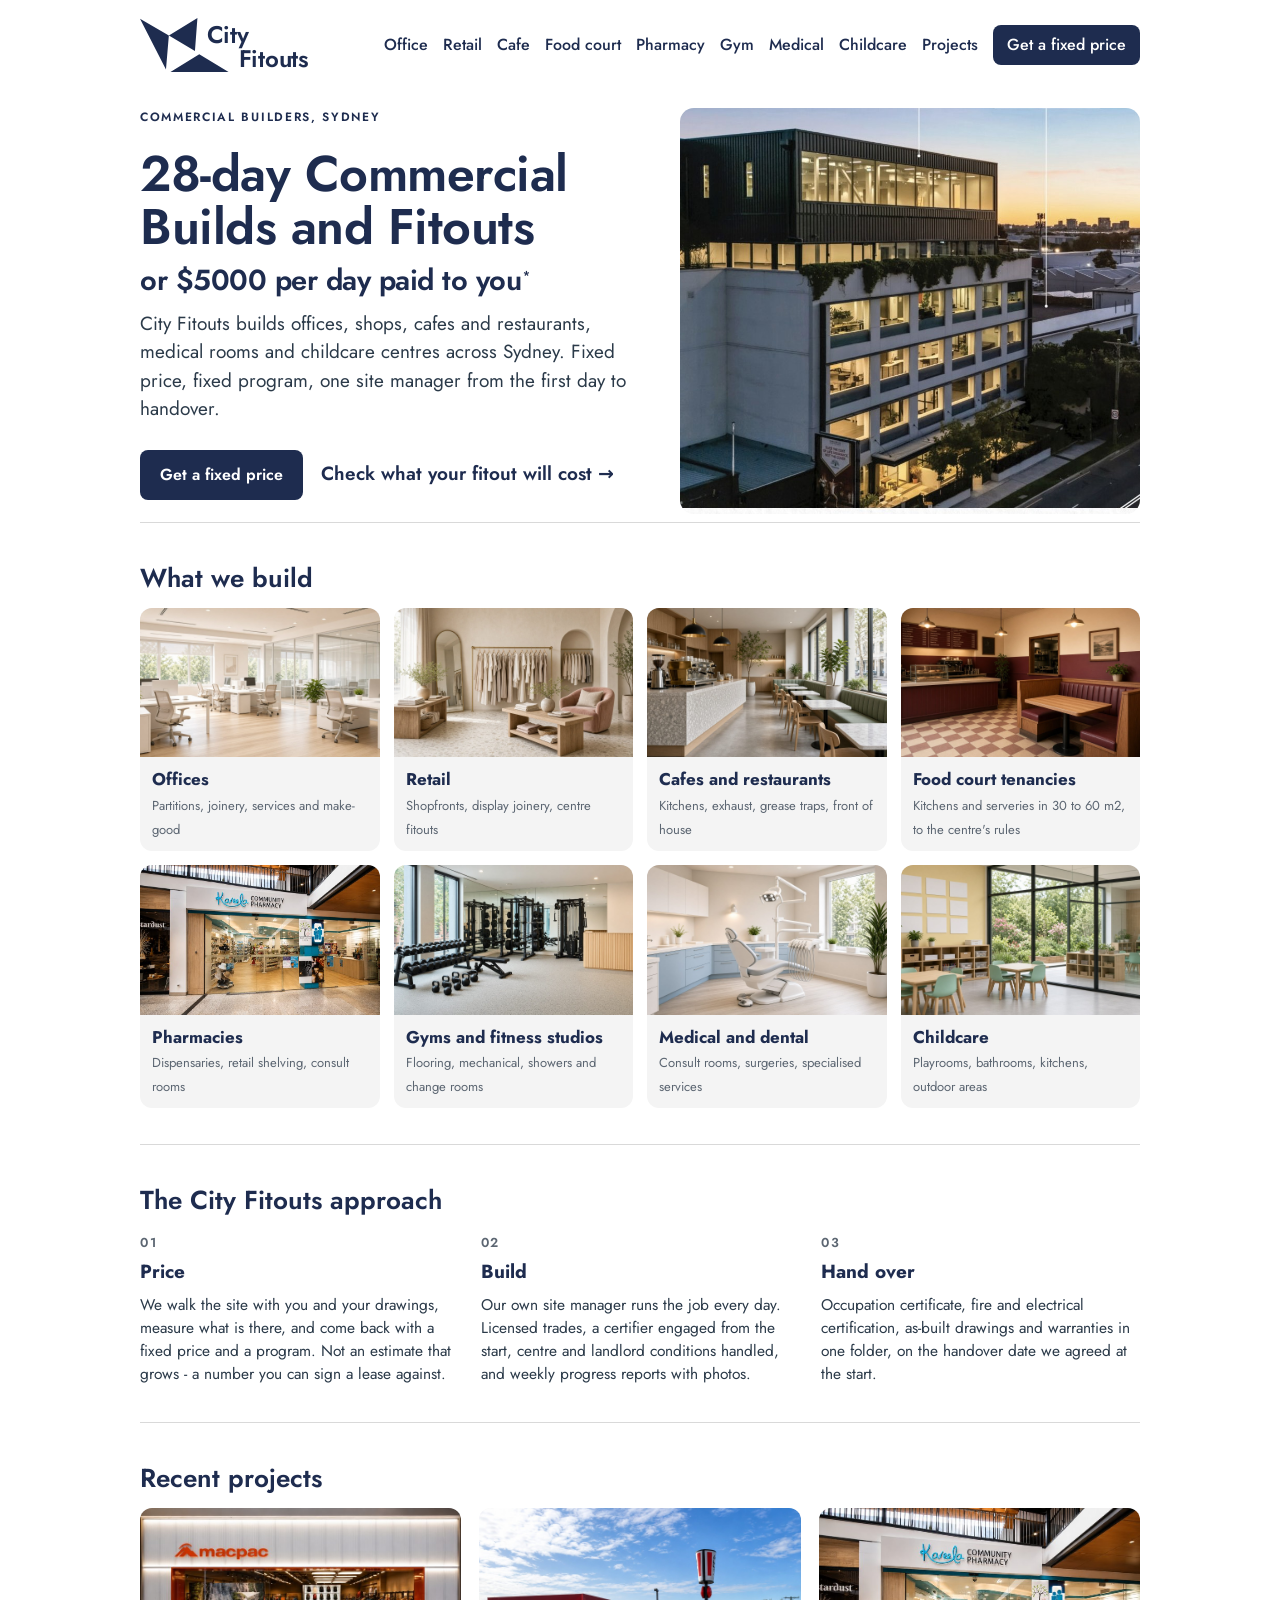
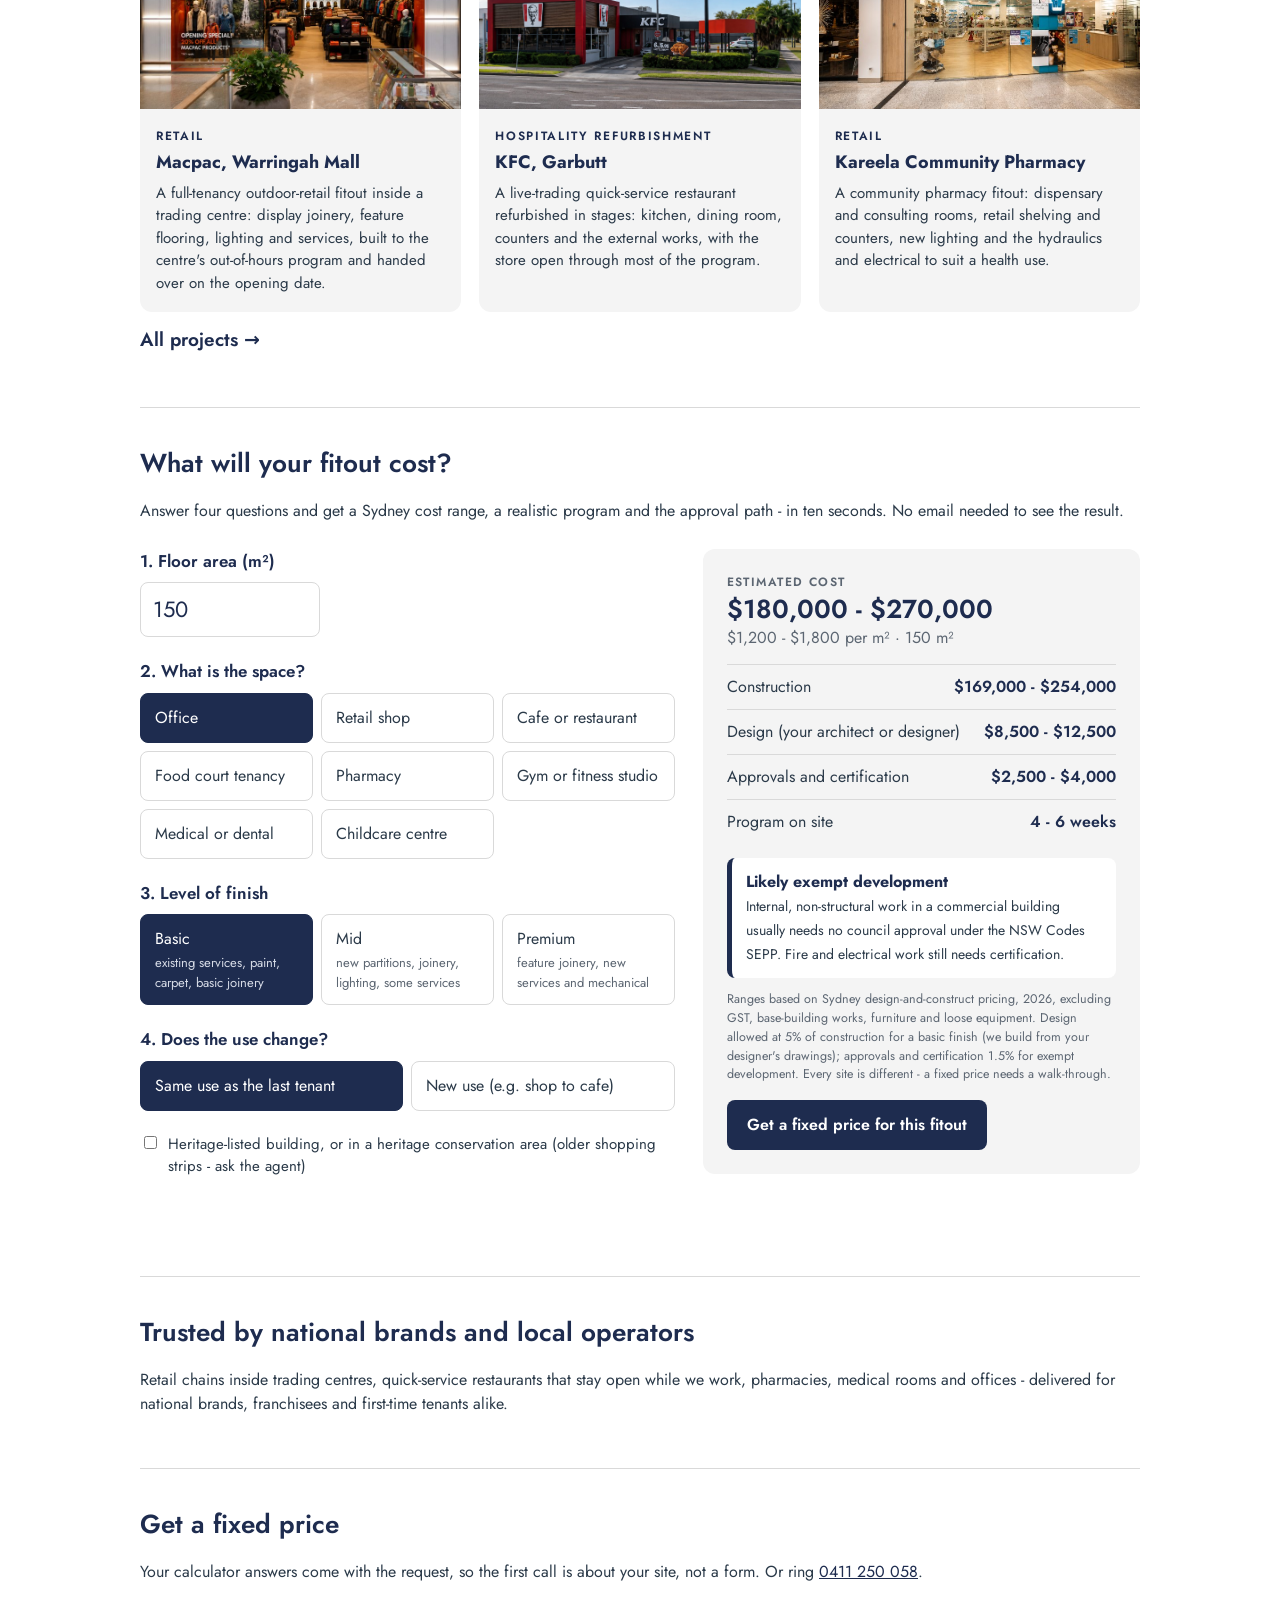
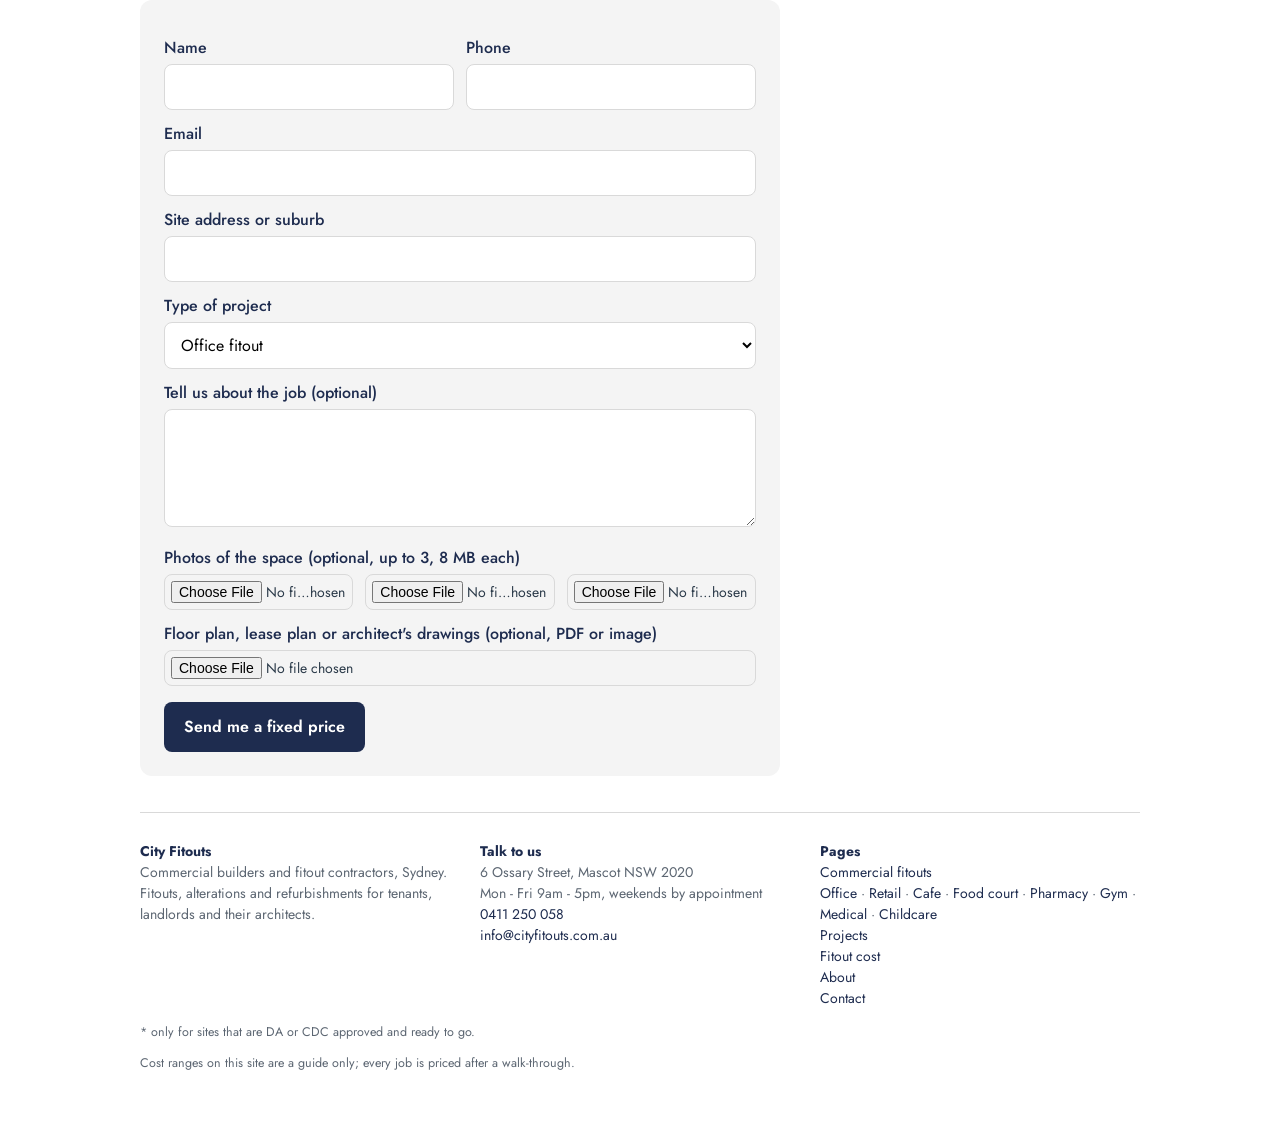
==== commit e9362b47: "Home headline on two lines: smaller second line and asterisk Co-Authored-By: Claude Fable 5.2 <norep" ====
--- a/index.html
+++ b/index.html
@@ -28,7 +28,7 @@
   <section class="hero split">
     <div>
       <div class="kick">Commercial builders, Sydney</div>
-      <h1>28-day Commercial Builds and Fitouts or $5000 per day paid to you*</h1>
+      <h1>28-day Commercial Builds and Fitouts <span class="h1sub">or $5000 per day paid to you<sup>*</sup></span></h1>
       <p>City Fitouts builds offices, shops, cafes and restaurants, medical rooms and childcare centres across Sydney. Fixed price, fixed program, one site manager from the first day to handover.</p>
       <p><a class="btn" href="#checker">Get a fixed price</a> &nbsp; <a class="textlink" href="#checker">Check what your fitout will cost &rarr;</a></p>
     </div>
--- a/city.css
+++ b/city.css
@@ -6,7 +6,7 @@
 .appr{border-left-color:var(--navy)}
 .btn.amber{background:var(--navy)}
 header.top .brand b{font-size:24px;line-height:24px;display:block;margin-top:4px}.hero p{margin:0 0 14px}.hero p:last-child{margin-top:26px}header.top .brand svg{width:auto;height:54px;flex:none}header.top .brand{flex:none}header.top .brand b .c1{position:relative;left:-32px;color:inherit}header.top nav{white-space:nowrap}nav a{margin-left:15px}nav a.cta{display:inline-block;white-space:nowrap}@media(max-width:1080px){nav a{margin-left:11px;font-size:15px}}@media(max-width:900px){nav a{margin-left:10px;font-size:14px}nav a.cta{display:none}}@media(max-width:640px){header.top nav{white-space:normal}nav a{margin:0 12px 0 0}}
-.hero{padding:30px 0 10px}.hero h1{max-width:760px}
+.hero{padding:30px 0 10px}.hero h1{max-width:760px}.hero h1 .h1sub{display:block;font-size:.58em;line-height:1.2;margin-top:10px}.hero h1 .h1sub sup{font-size:.4em;vertical-align:super;margin-left:2px}
 .steps{display:grid;grid-template-columns:repeat(3,1fr);gap:22px}.steps.four{grid-template-columns:repeat(4,1fr)}
 @media(max-width:820px){.steps,.steps.four{grid-template-columns:1fr}}
 .steps .num{font-size:13px;letter-spacing:.14em;color:var(--muted);font-weight:600}
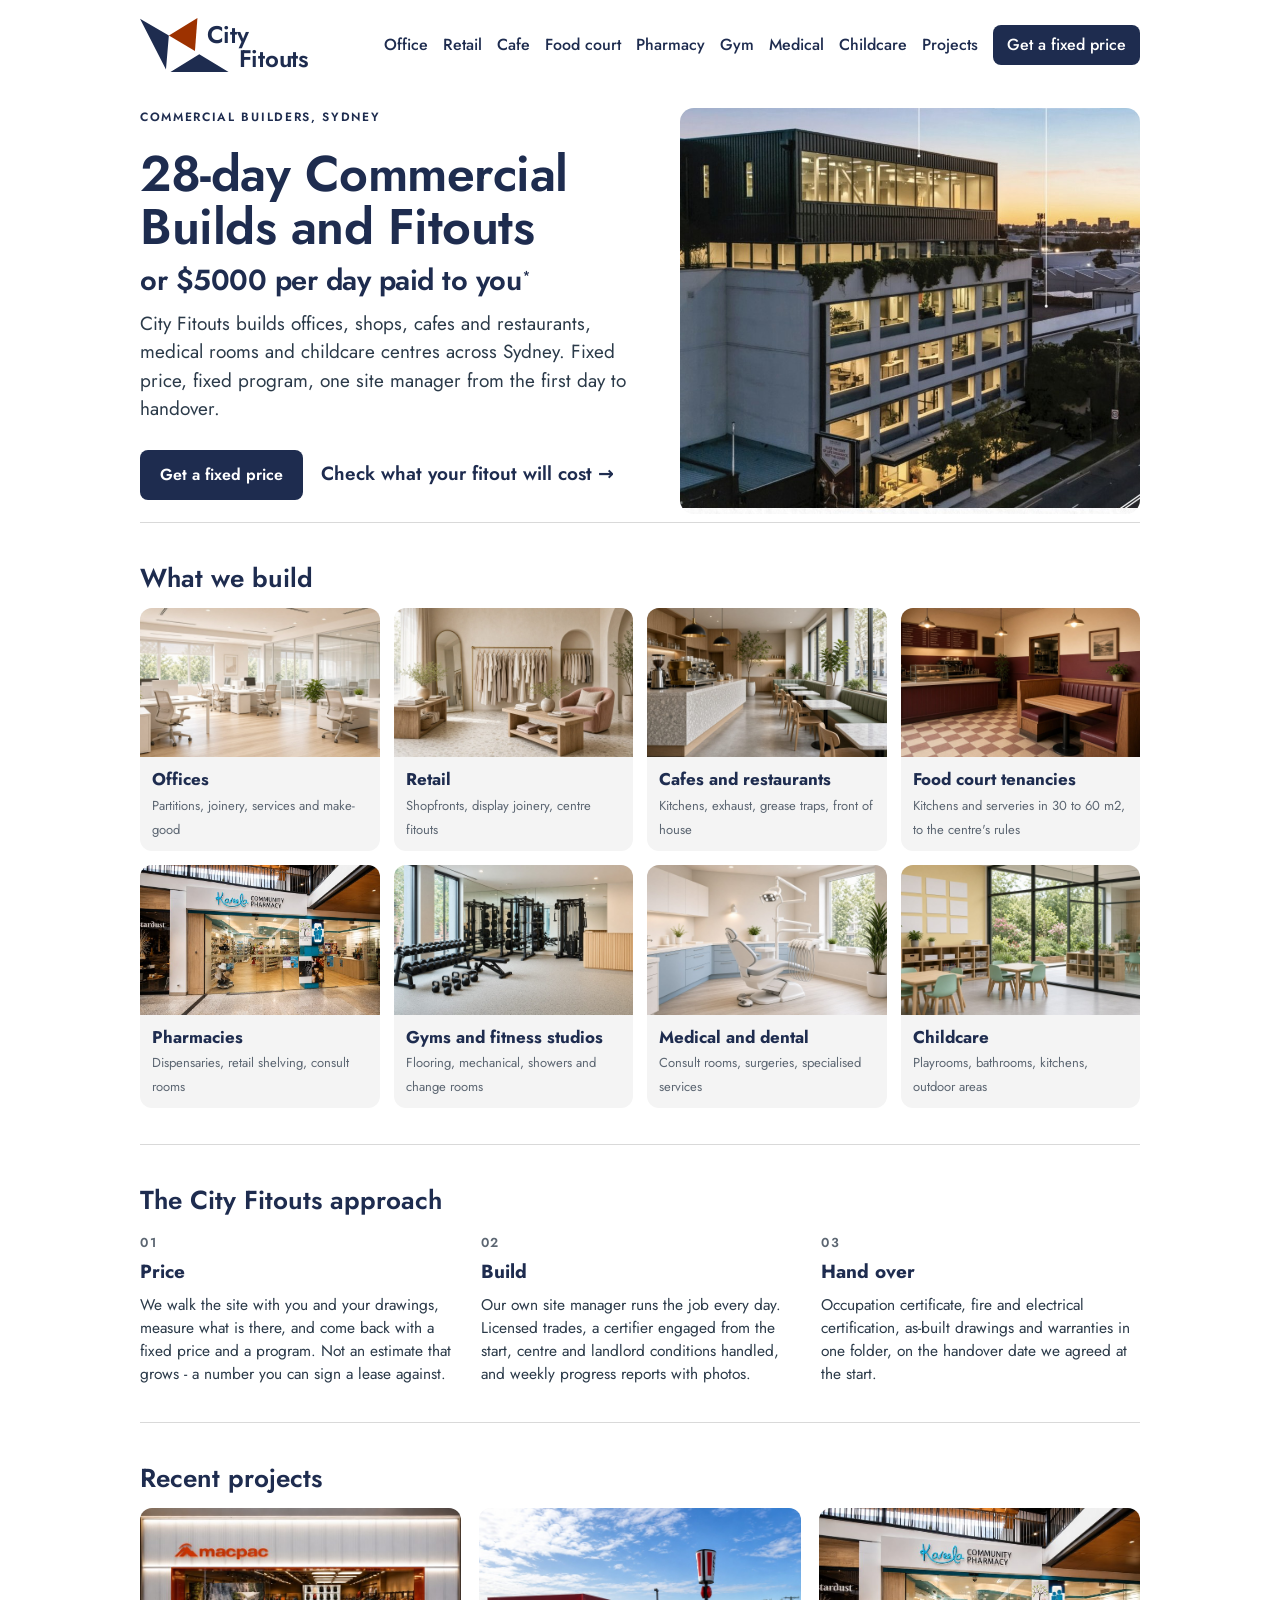
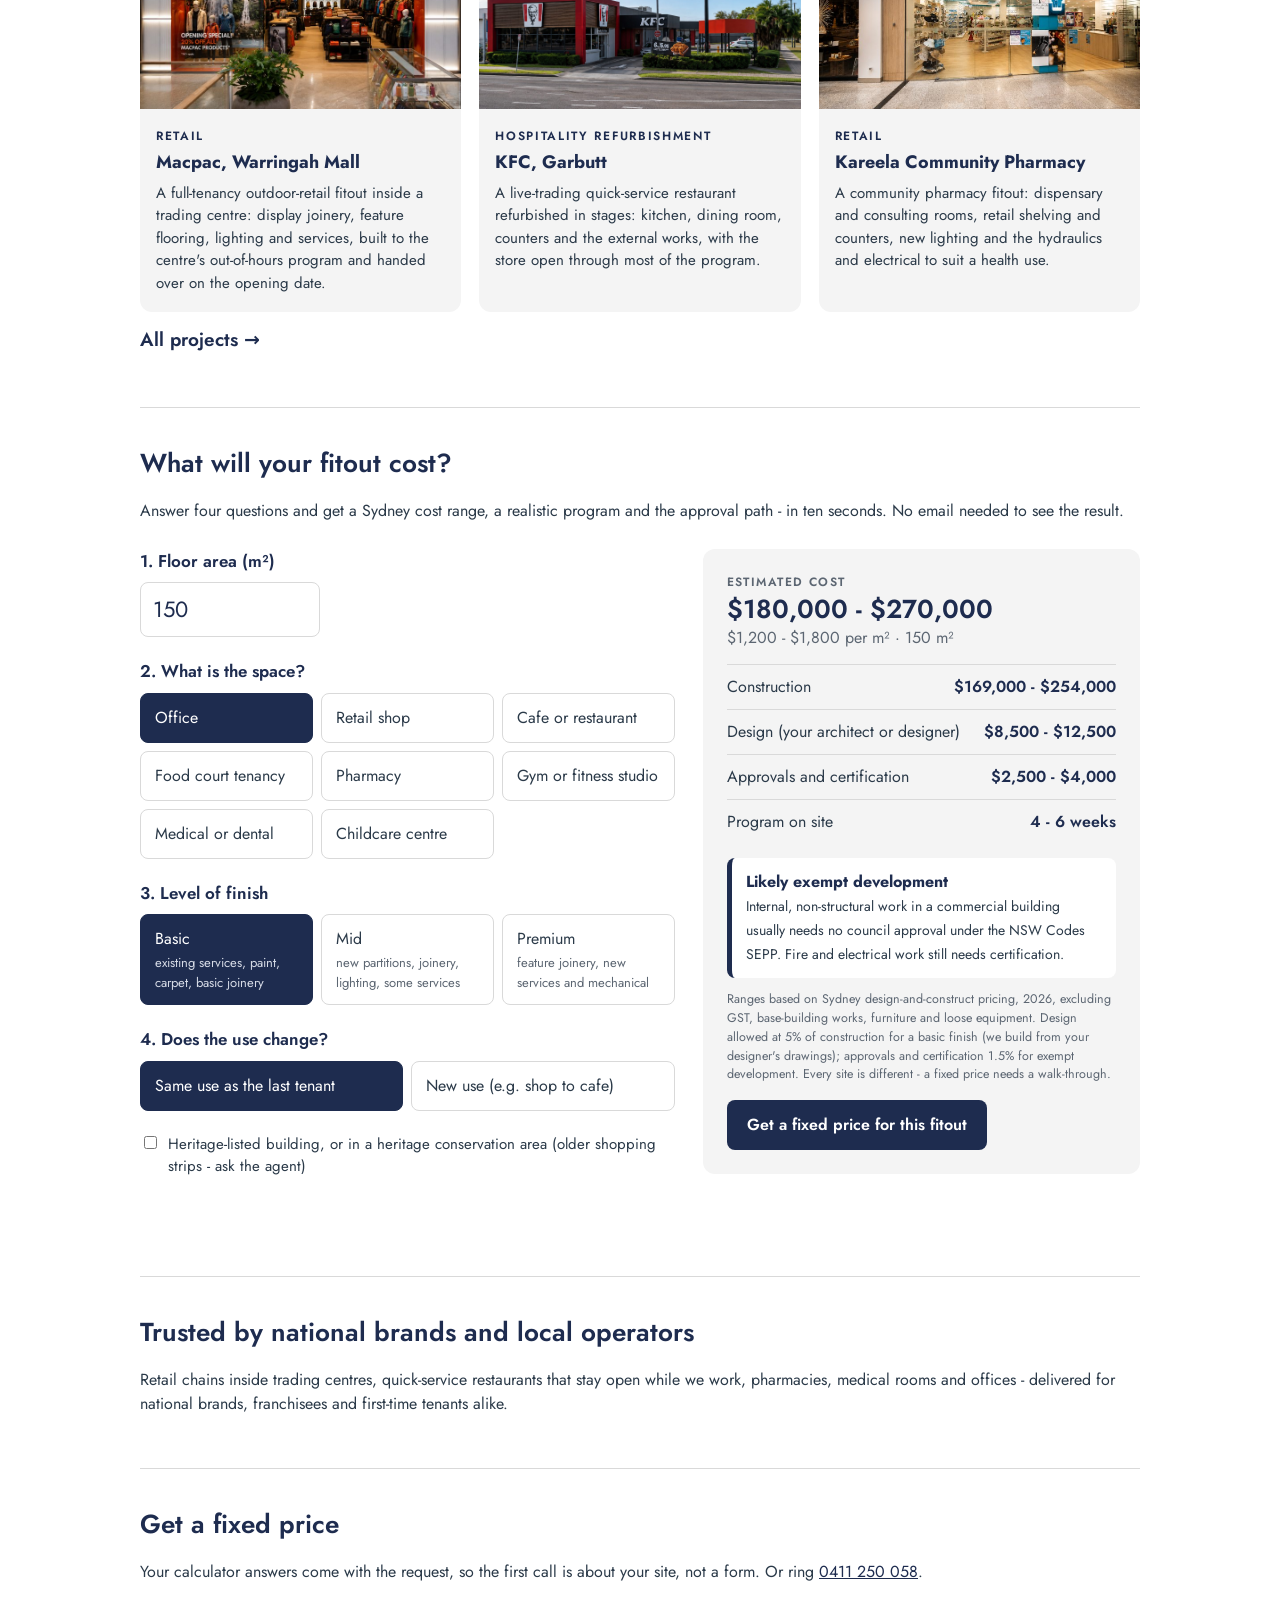
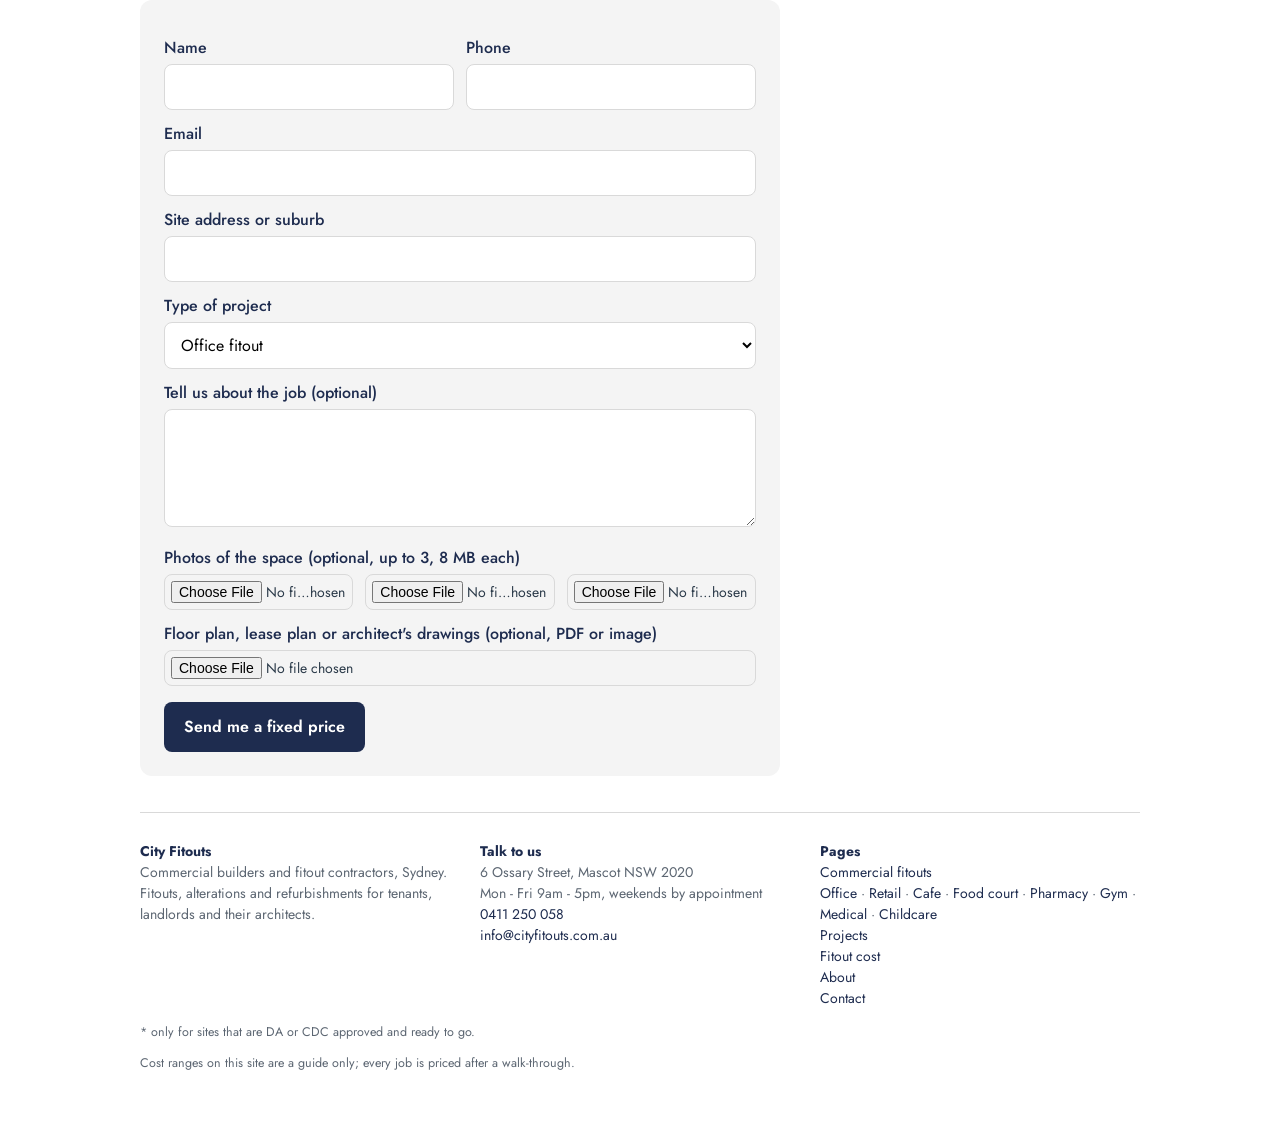
==== commit 372a94cd: "Logo v3: middle triangle in terracotta red (header and tab icon) Co-Authored-By: Claude Fable 5.2 <n" ====
--- a/index.html
+++ b/index.html
@@ -11,7 +11,7 @@
 <meta property="og:url" content="https://cityfitouts.com.au/">
 <meta property="og:type" content="website">
 <meta property="og:image" content="https://cityfitouts.com.au/images/ricketty-street-mascot.jpg">
-<link rel="icon" href="data:image/svg+xml,%3Csvg xmlns='http://www.w3.org/2000/svg' viewBox='0 -312 1596 1596'%3E%3Cpath d='M1596 973L549 973L1068 651Z M521 314L1035 0L990 596Z M0 15L520 315L468 930Z' fill='%231E2C4F'/%3E%3C/svg%3E">
+<link rel="icon" href="data:image/svg+xml,%3Csvg xmlns='http://www.w3.org/2000/svg' viewBox='0 -312 1596 1596'%3E%3Cpath d='M1596 973L549 973L1068 651Z M0 15L520 315L468 930Z' fill='%231E2C4F'/%3E%3Cpath d='M521 314L1035 0L990 596Z' fill='%239D3200'/%3E%3C/svg%3E">
 <link rel="preconnect" href="https://fonts.googleapis.com"><link rel="preconnect" href="https://fonts.gstatic.com" crossorigin>
 <link href="https://fonts.googleapis.com/css2?family=Jost:wght@400;500;600;700&display=swap" rel="stylesheet">
 <link rel="stylesheet" href="/style.css">
@@ -21,7 +21,7 @@
 <body>
 <div class="wrap">
   <header class="top">
-    <a class="brand" href="/"><svg viewBox="0 0 1596 973" aria-hidden="true"><path d="M1596 973L549 973L1068 651Z M521 314L1035 0L990 596Z M0 15L520 315L468 930Z" fill="#1E2C4F"/></svg><b><span class="c1">City</span><br>Fitouts</b></a>
+    <a class="brand" href="/"><svg viewBox="0 0 1596 973" aria-hidden="true"><path d="M1596 973L549 973L1068 651Z M0 15L520 315L468 930Z" fill="#1E2C4F"/><path d="M521 314L1035 0L990 596Z" fill="#9D3200"/></svg><b><span class="c1">City</span><br>Fitouts</b></a>
     <nav><a href="/office-fitouts-sydney">Office</a><a href="/retail-fitouts-sydney">Retail</a><a href="/cafe-restaurant-fitouts-sydney">Cafe</a><a href="/food-court-fitouts-sydney">Food court</a><a href="/pharmacy-fitouts-sydney">Pharmacy</a><a href="/gym-fitouts-sydney">Gym</a><a href="/medical-fitouts-sydney">Medical</a><a href="/childcare-fitouts-sydney">Childcare</a><a href="/our-projects">Projects</a><a class="cta" href="/fitout-cost#calc">Get a fixed price</a></nav>
   </header>
 
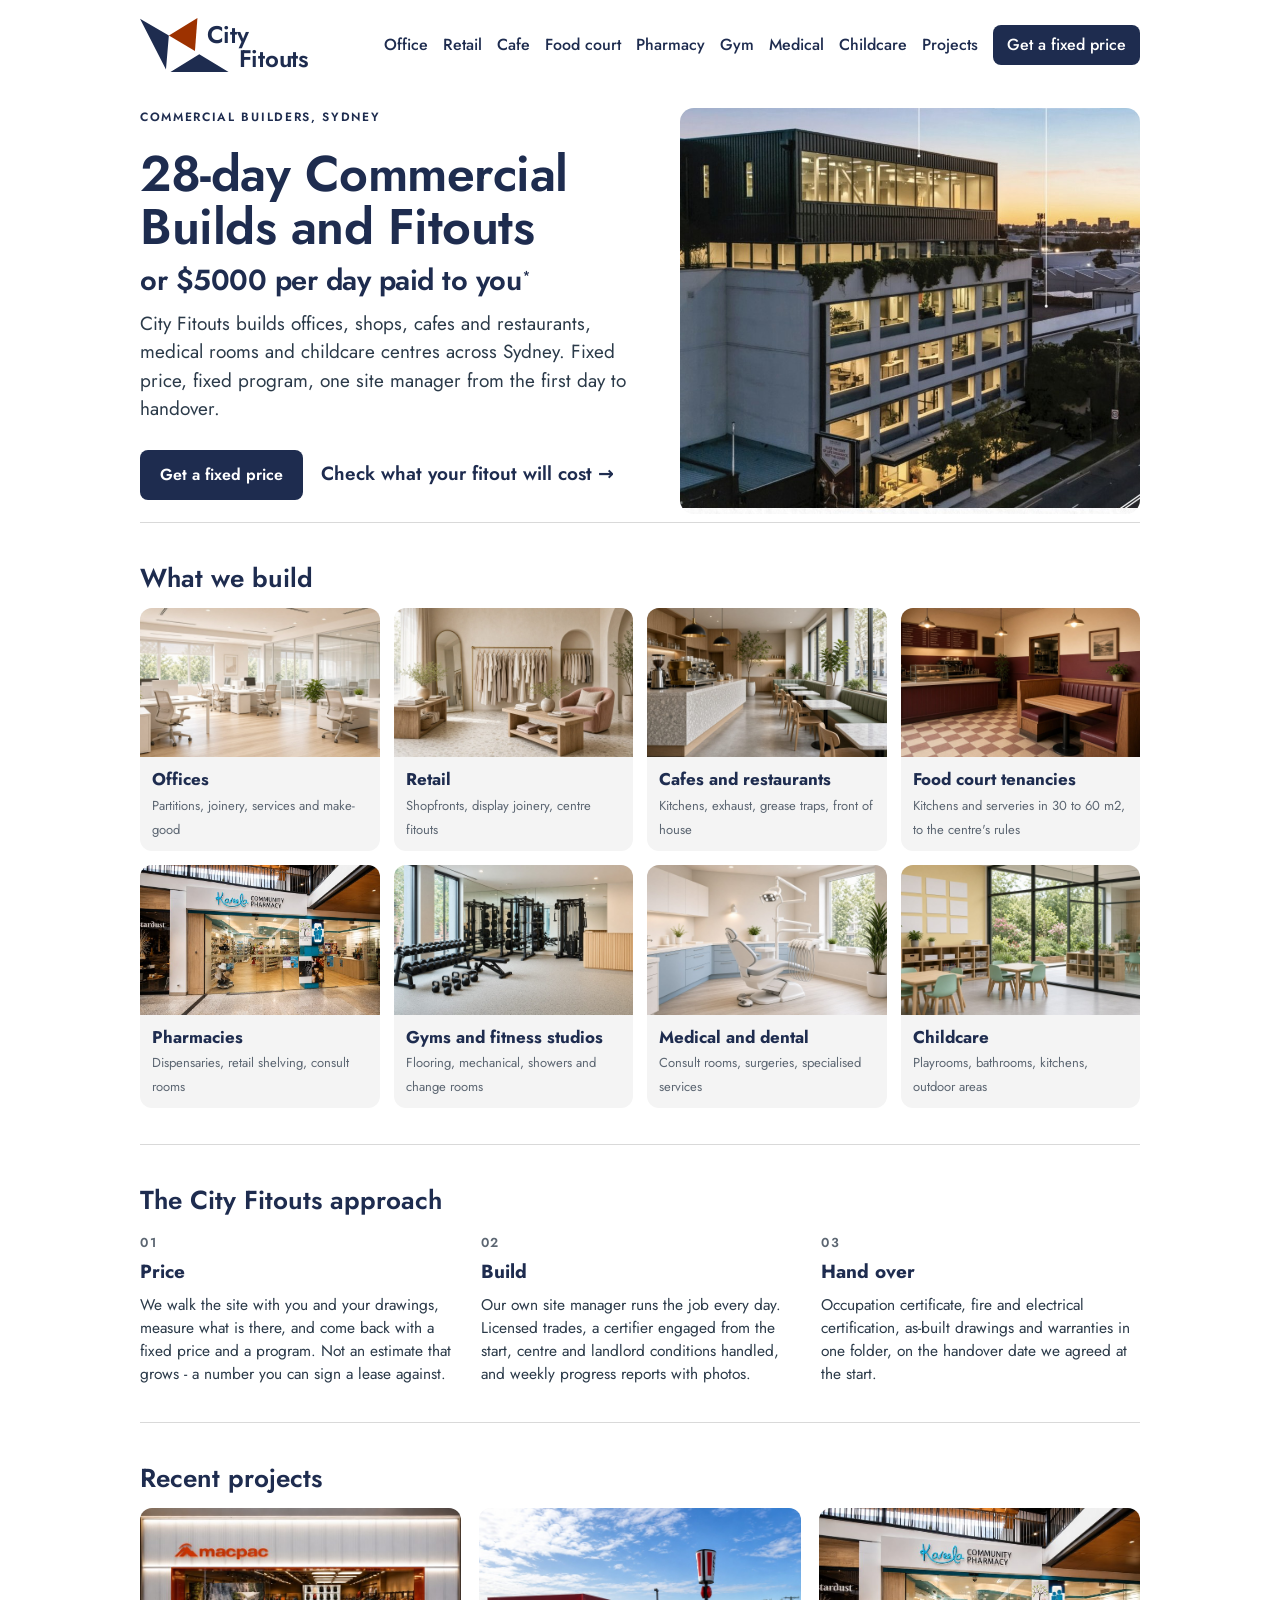
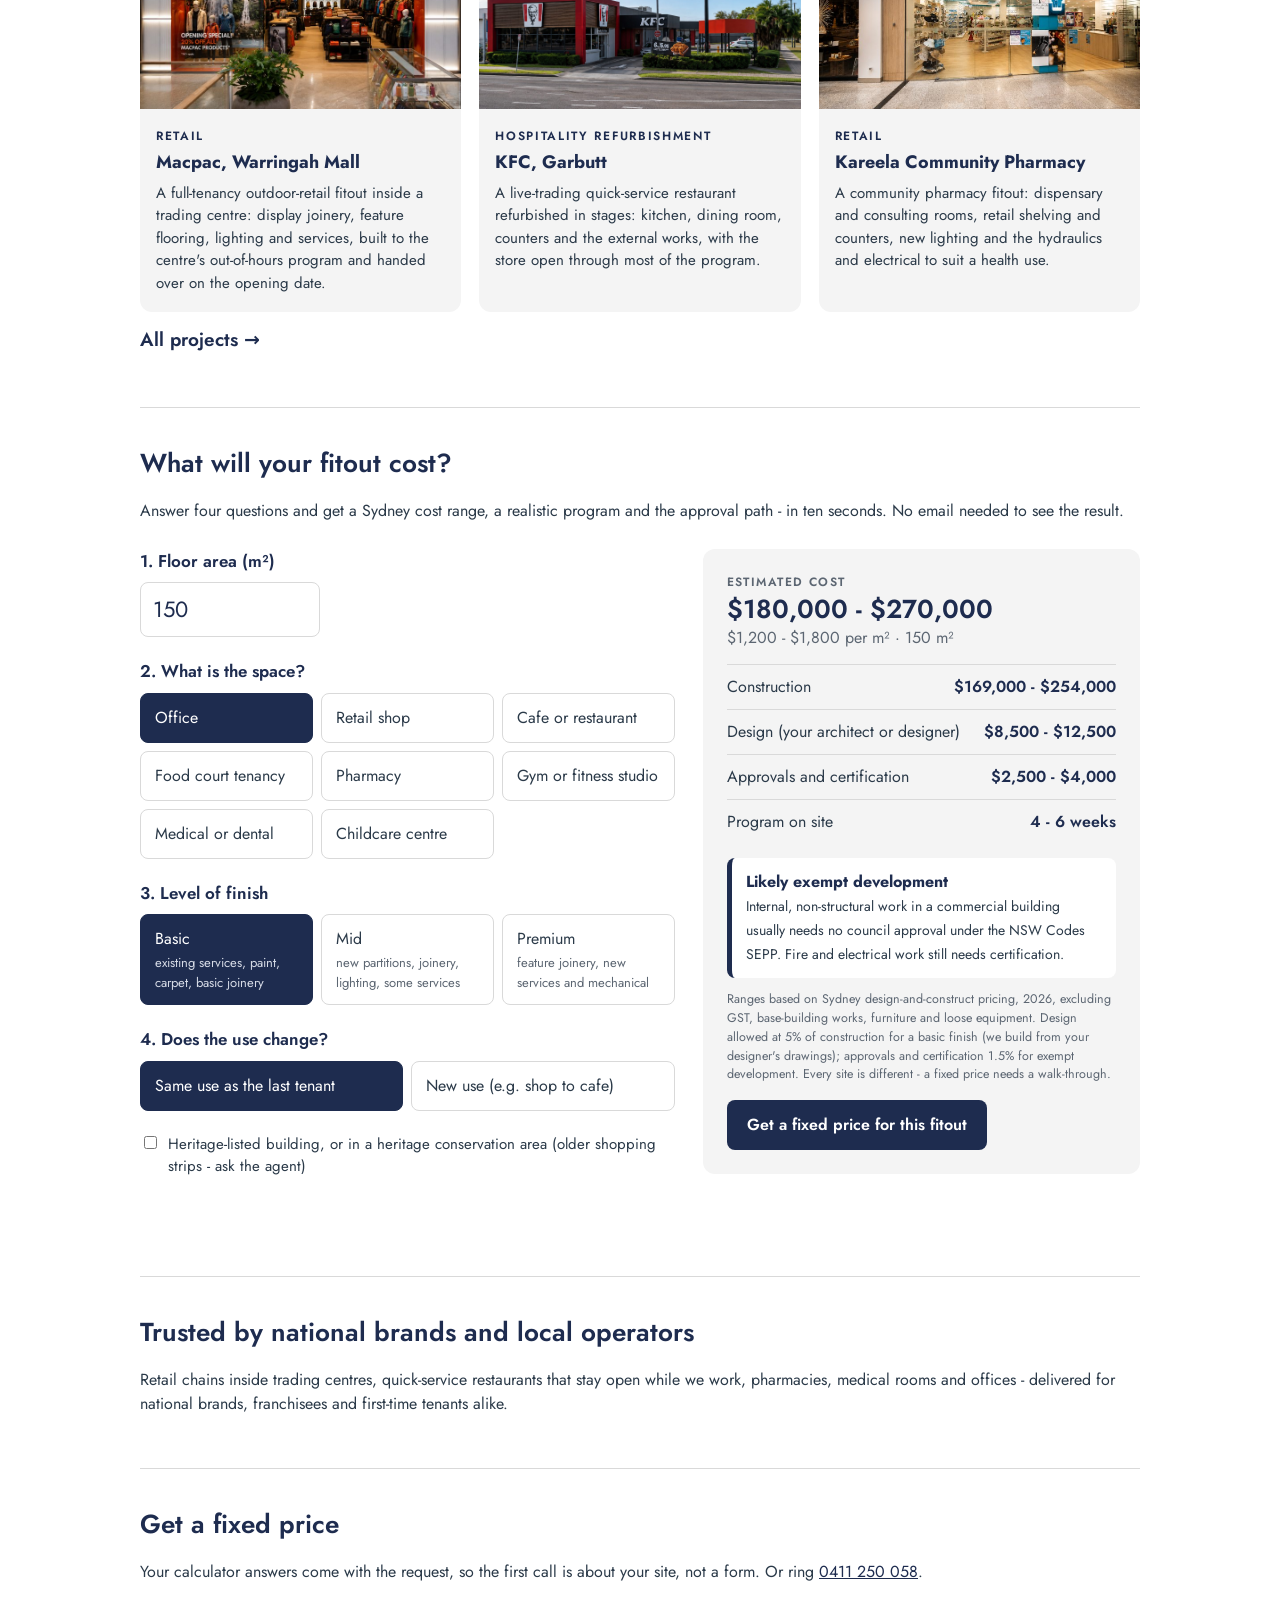
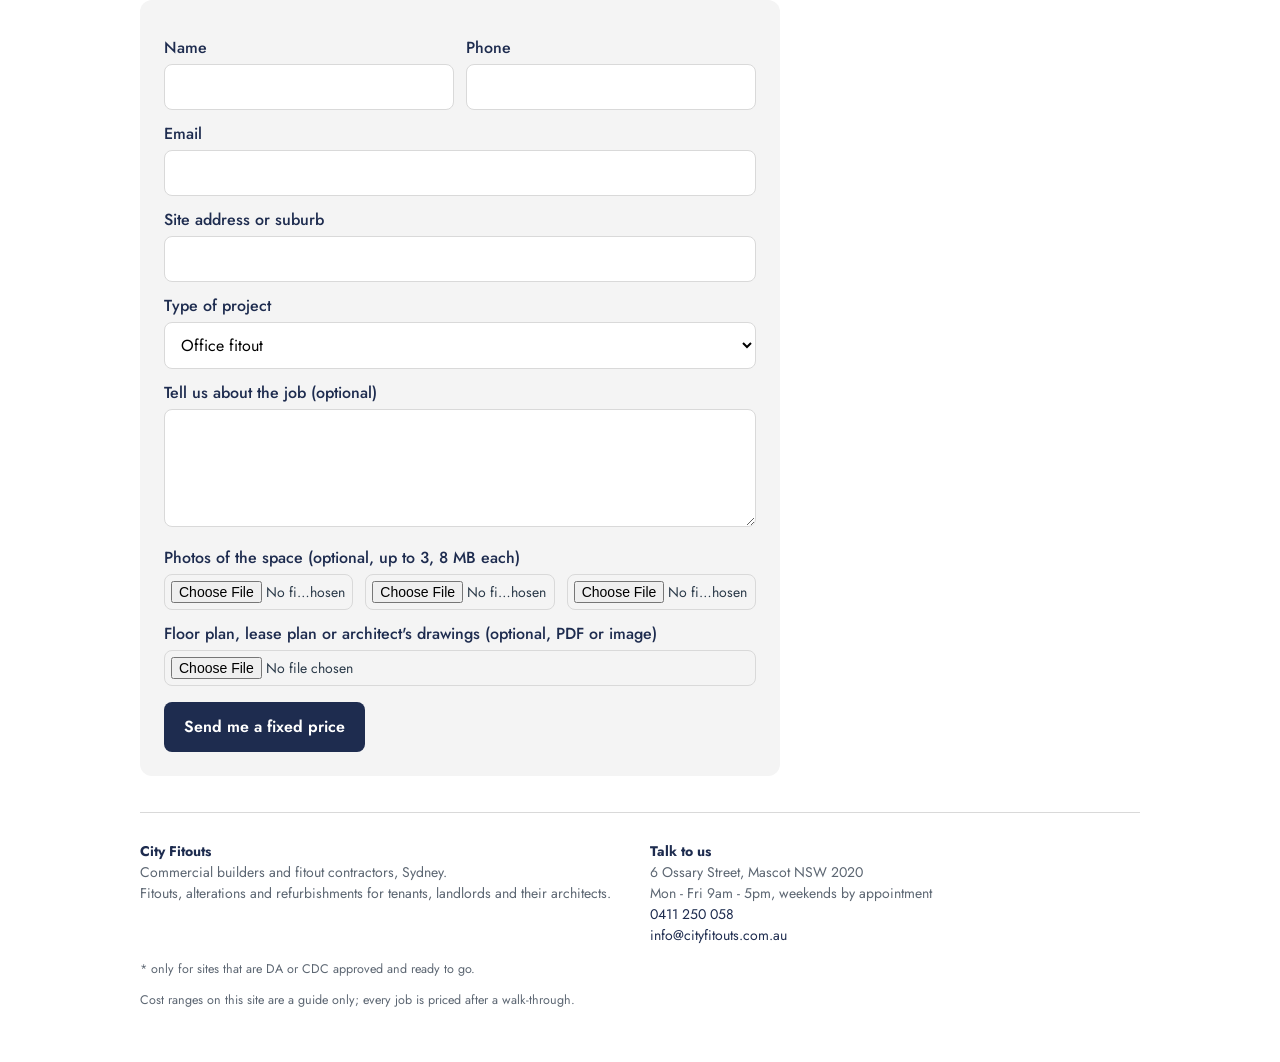
==== commit 5cd81c77: "Footer: remove the Pages column Co-Authored-By: Claude Fable 5.2 <noreply@anthropic.com> Claude-Sess" ====
--- a/index.html
+++ b/index.html
@@ -140,7 +140,6 @@
     <div class="fcols">
       <div><b>City Fitouts</b><br>Commercial builders and fitout contractors, Sydney.<br>Fitouts, alterations and refurbishments for tenants, landlords and their architects.</div>
       <div><b>Talk to us</b><br>6 Ossary Street, Mascot NSW 2020<br>Mon - Fri 9am - 5pm, weekends by appointment<br><a href="tel:0411250058">0411 250 058</a><br><a href="mailto:info@cityfitouts.com.au">info@cityfitouts.com.au</a></div>
-      <div><b>Pages</b><br><a href="/commercial-fitouts-sydney">Commercial fitouts</a><br><a href="/office-fitouts-sydney">Office</a> · <a href="/retail-fitouts-sydney">Retail</a> · <a href="/cafe-restaurant-fitouts-sydney">Cafe</a> · <a href="/food-court-fitouts-sydney">Food court</a> · <a href="/pharmacy-fitouts-sydney">Pharmacy</a> · <a href="/gym-fitouts-sydney">Gym</a> · <a href="/medical-fitouts-sydney">Medical</a> · <a href="/childcare-fitouts-sydney">Childcare</a><br><a href="/our-projects">Projects</a><br><a href="/fitout-cost">Fitout cost</a><br><a href="/about">About</a><br><a href="/contact">Contact</a></div>
     </div>
     <p class="fine">* only for sites that are DA or CDC approved and ready to go.</p>
     <p class="fine">Cost ranges on this site are a guide only; every job is priced after a walk-through.</p>
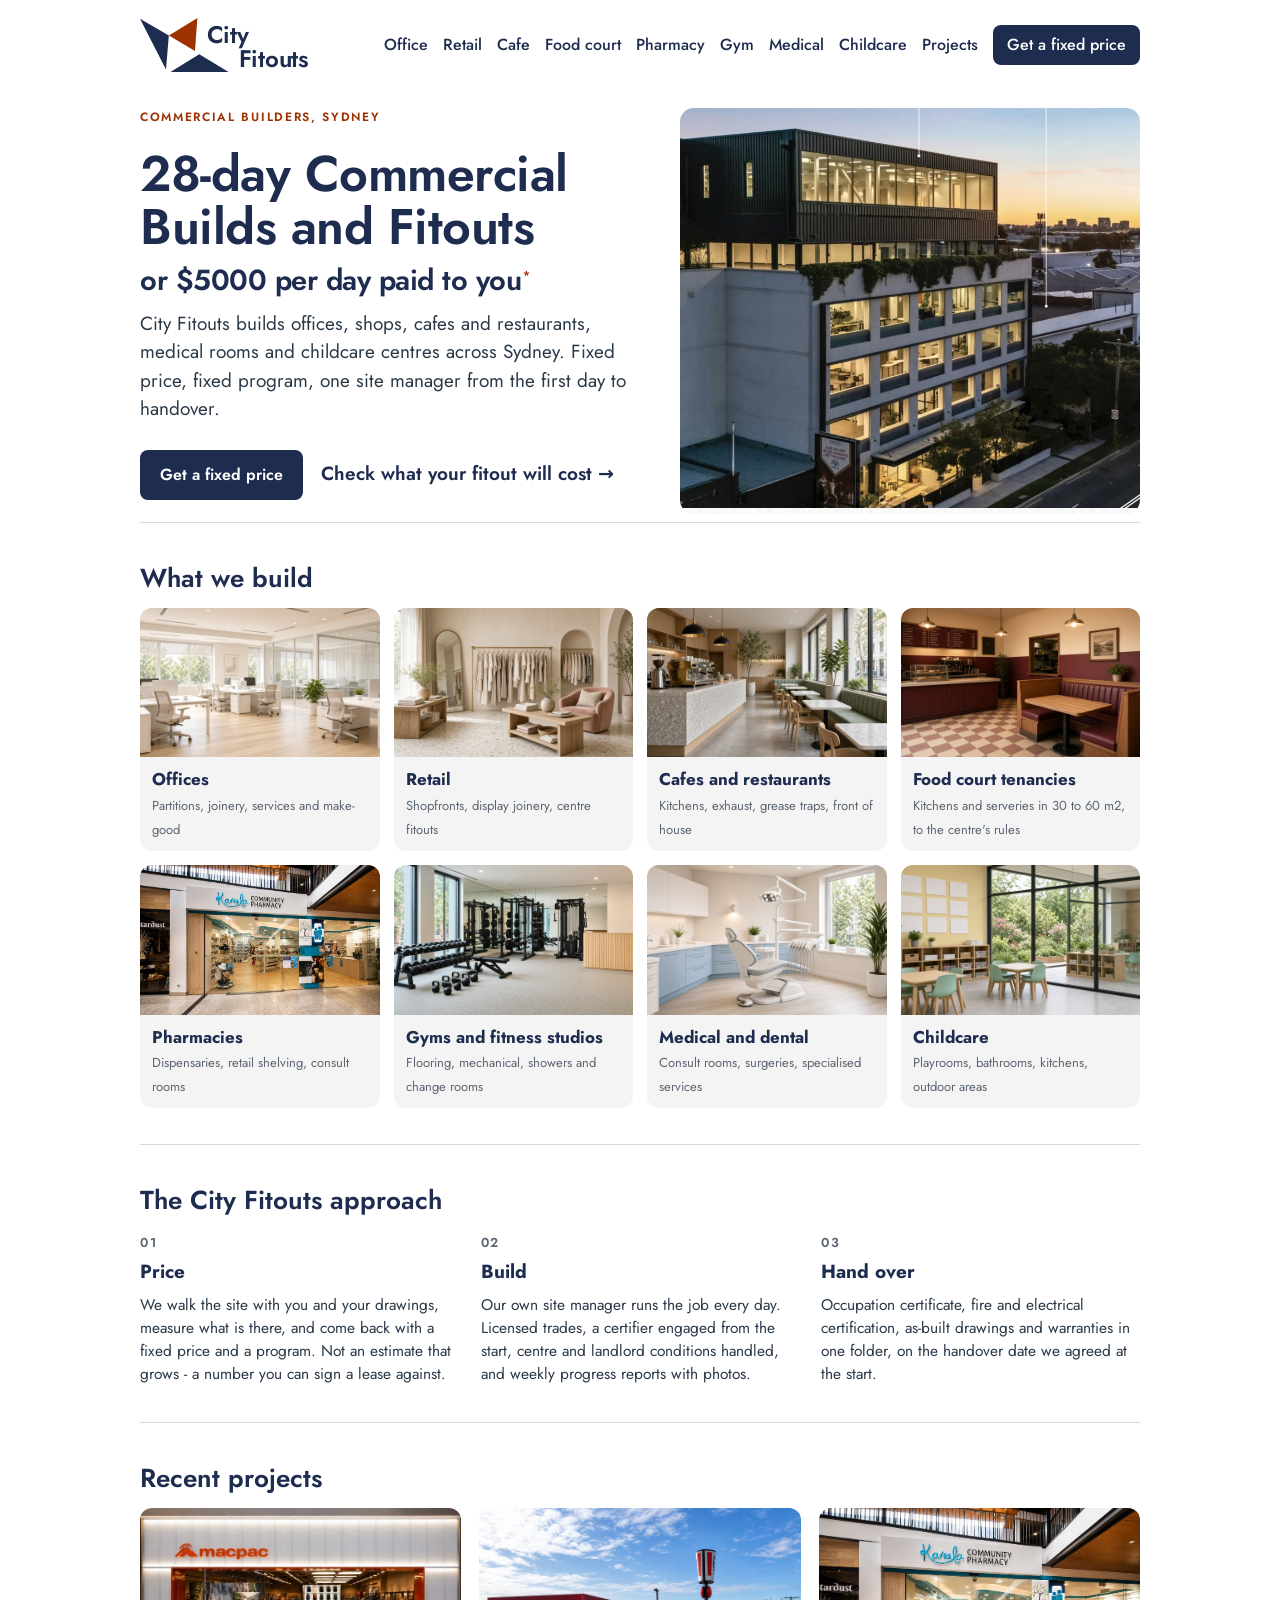
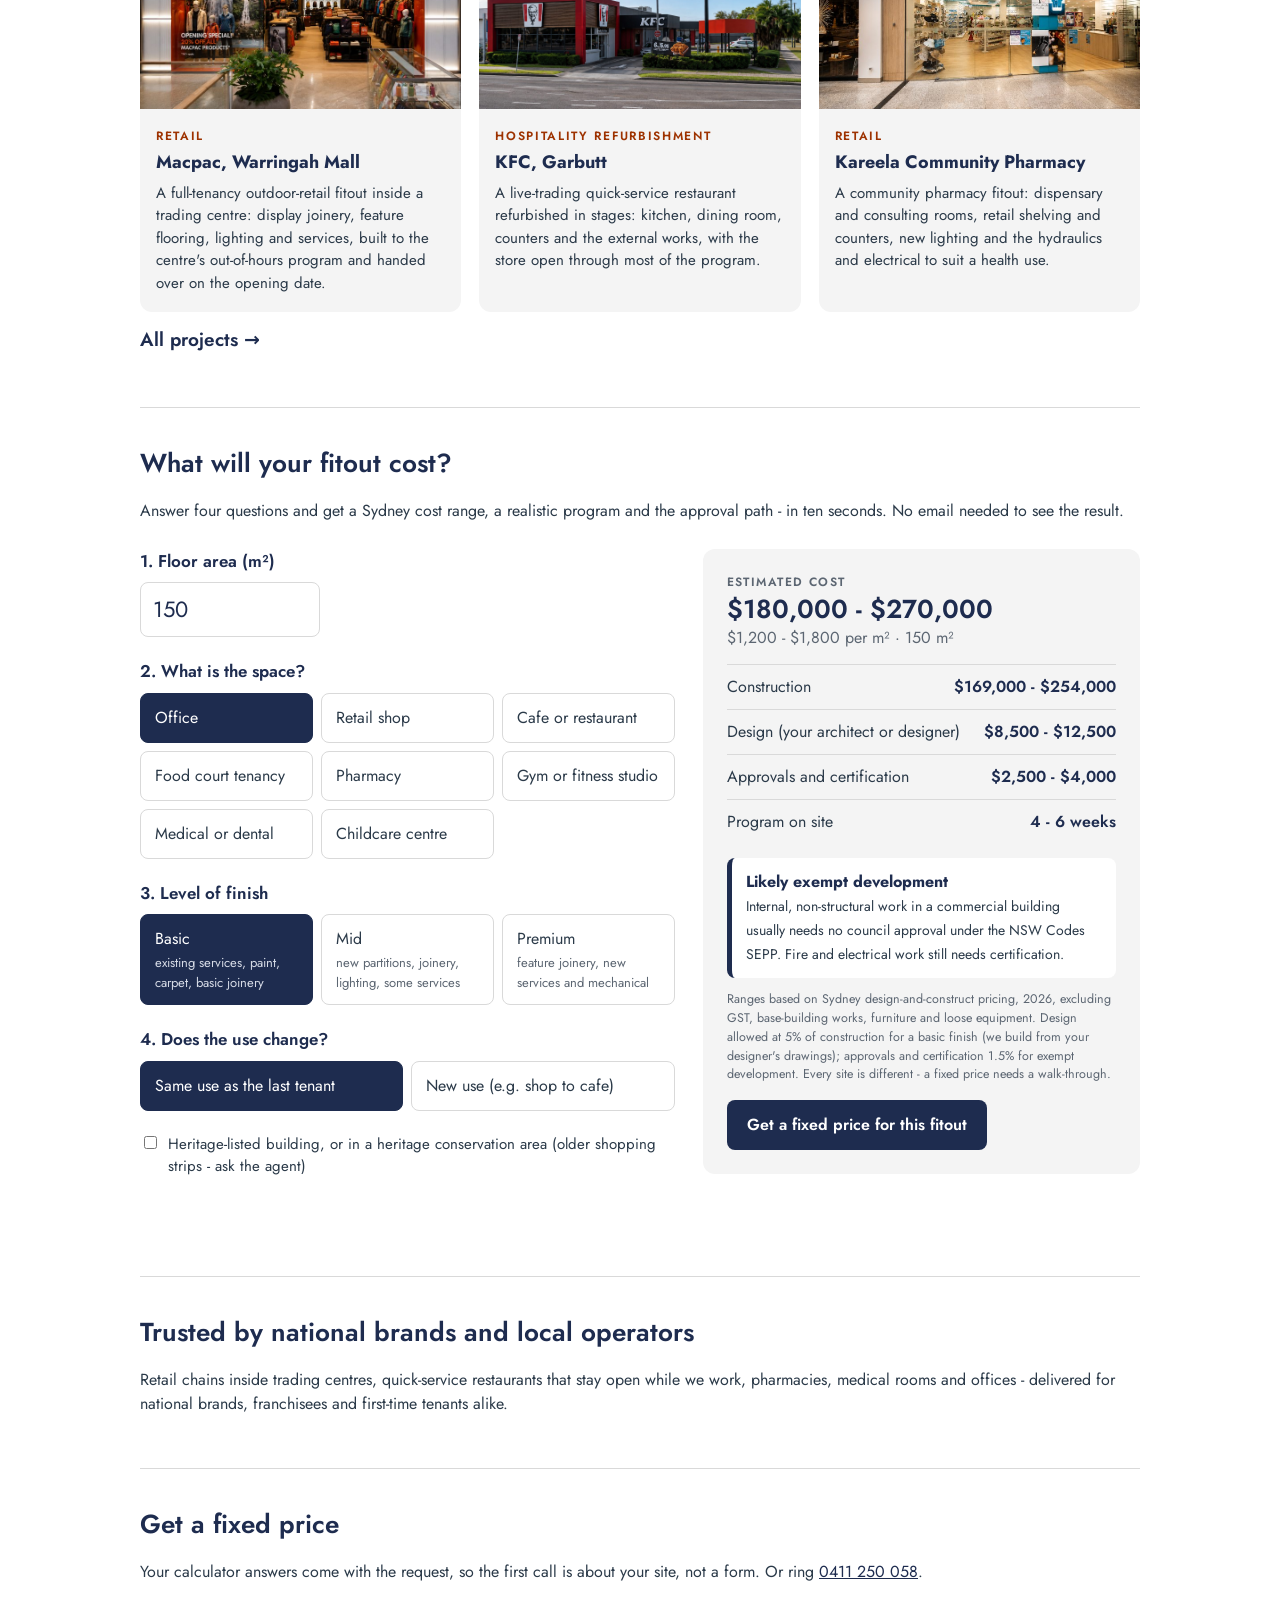
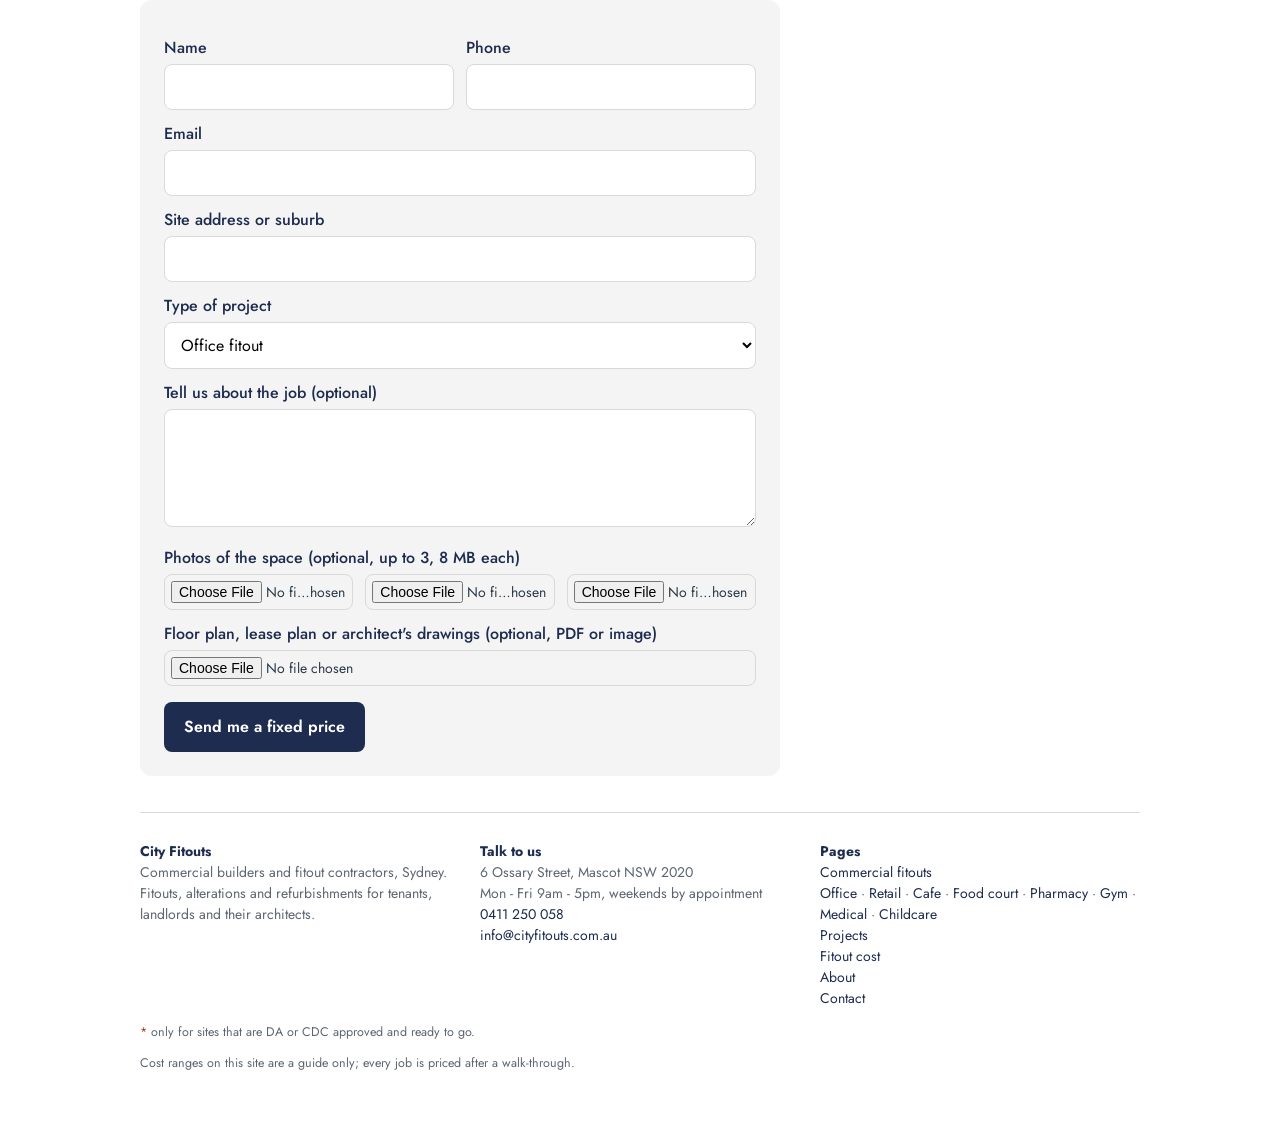
==== commit 8fa4f437: "Use the logo red sparingly: small labels, asterisks, accent bars, link hover Co-Authored-By: Claude " ====
--- a/index.html
+++ b/index.html
@@ -140,8 +140,9 @@
     <div class="fcols">
       <div><b>City Fitouts</b><br>Commercial builders and fitout contractors, Sydney.<br>Fitouts, alterations and refurbishments for tenants, landlords and their architects.</div>
       <div><b>Talk to us</b><br>6 Ossary Street, Mascot NSW 2020<br>Mon - Fri 9am - 5pm, weekends by appointment<br><a href="tel:0411250058">0411 250 058</a><br><a href="mailto:info@cityfitouts.com.au">info@cityfitouts.com.au</a></div>
+      <div><b>Pages</b><br><a href="/commercial-fitouts-sydney">Commercial fitouts</a><br><a href="/office-fitouts-sydney">Office</a> · <a href="/retail-fitouts-sydney">Retail</a> · <a href="/cafe-restaurant-fitouts-sydney">Cafe</a> · <a href="/food-court-fitouts-sydney">Food court</a> · <a href="/pharmacy-fitouts-sydney">Pharmacy</a> · <a href="/gym-fitouts-sydney">Gym</a> · <a href="/medical-fitouts-sydney">Medical</a> · <a href="/childcare-fitouts-sydney">Childcare</a><br><a href="/our-projects">Projects</a><br><a href="/fitout-cost">Fitout cost</a><br><a href="/about">About</a><br><a href="/contact">Contact</a></div>
     </div>
-    <p class="fine">* only for sites that are DA or CDC approved and ready to go.</p>
+    <p class="fine"><span class="star">*</span> only for sites that are DA or CDC approved and ready to go.</p>
     <p class="fine">Cost ranges on this site are a guide only; every job is priced after a walk-through.</p>
   </footer>
 </div>
--- a/city.css
+++ b/city.css
@@ -1,6 +1,9 @@
-/* City Fitouts additions on top of style.css (shared with Sydney Fitouts). Navy only - no amber accent. */
-:root{--amber:#1E2C4F}
-.kick{color:var(--navy);margin-bottom:22px}
+/* City Fitouts additions on top of style.css (shared with Sydney Fitouts). Navy, with the logo's terracotta red used sparingly: small labels, asterisks, accent bars, link hover. Buttons and headings stay navy. */
+:root{--amber:#1E2C4F;--red:#9D3200}
+.kick{color:var(--red);margin-bottom:22px}
+.appr{border-left-color:var(--red)}.ref{border-left-color:var(--red)}
+.hero h1 .h1sub sup,.fine .star{color:var(--red)}
+.textlink:hover,footer a:hover{color:var(--red)}
 .textlink{color:var(--navy)}
 nav a.cta{background:var(--navy)}
 .appr{border-left-color:var(--navy)}
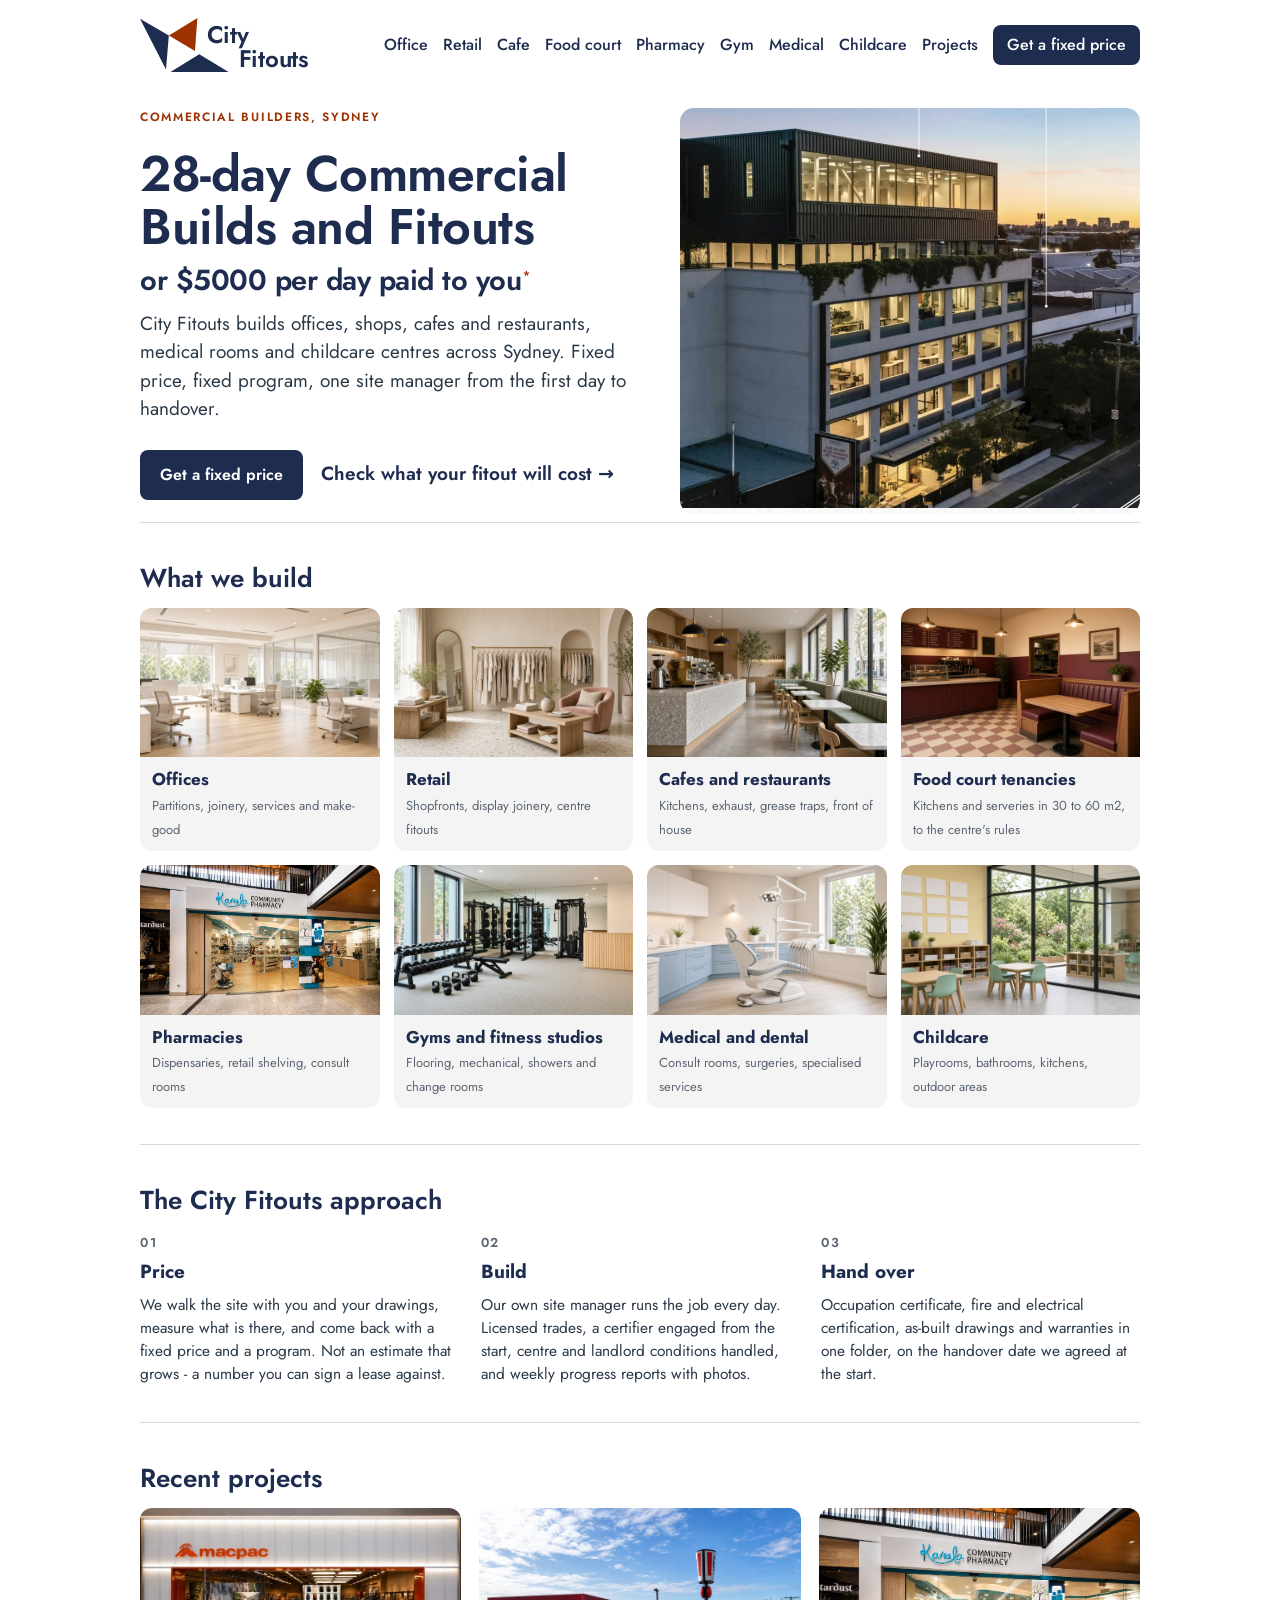
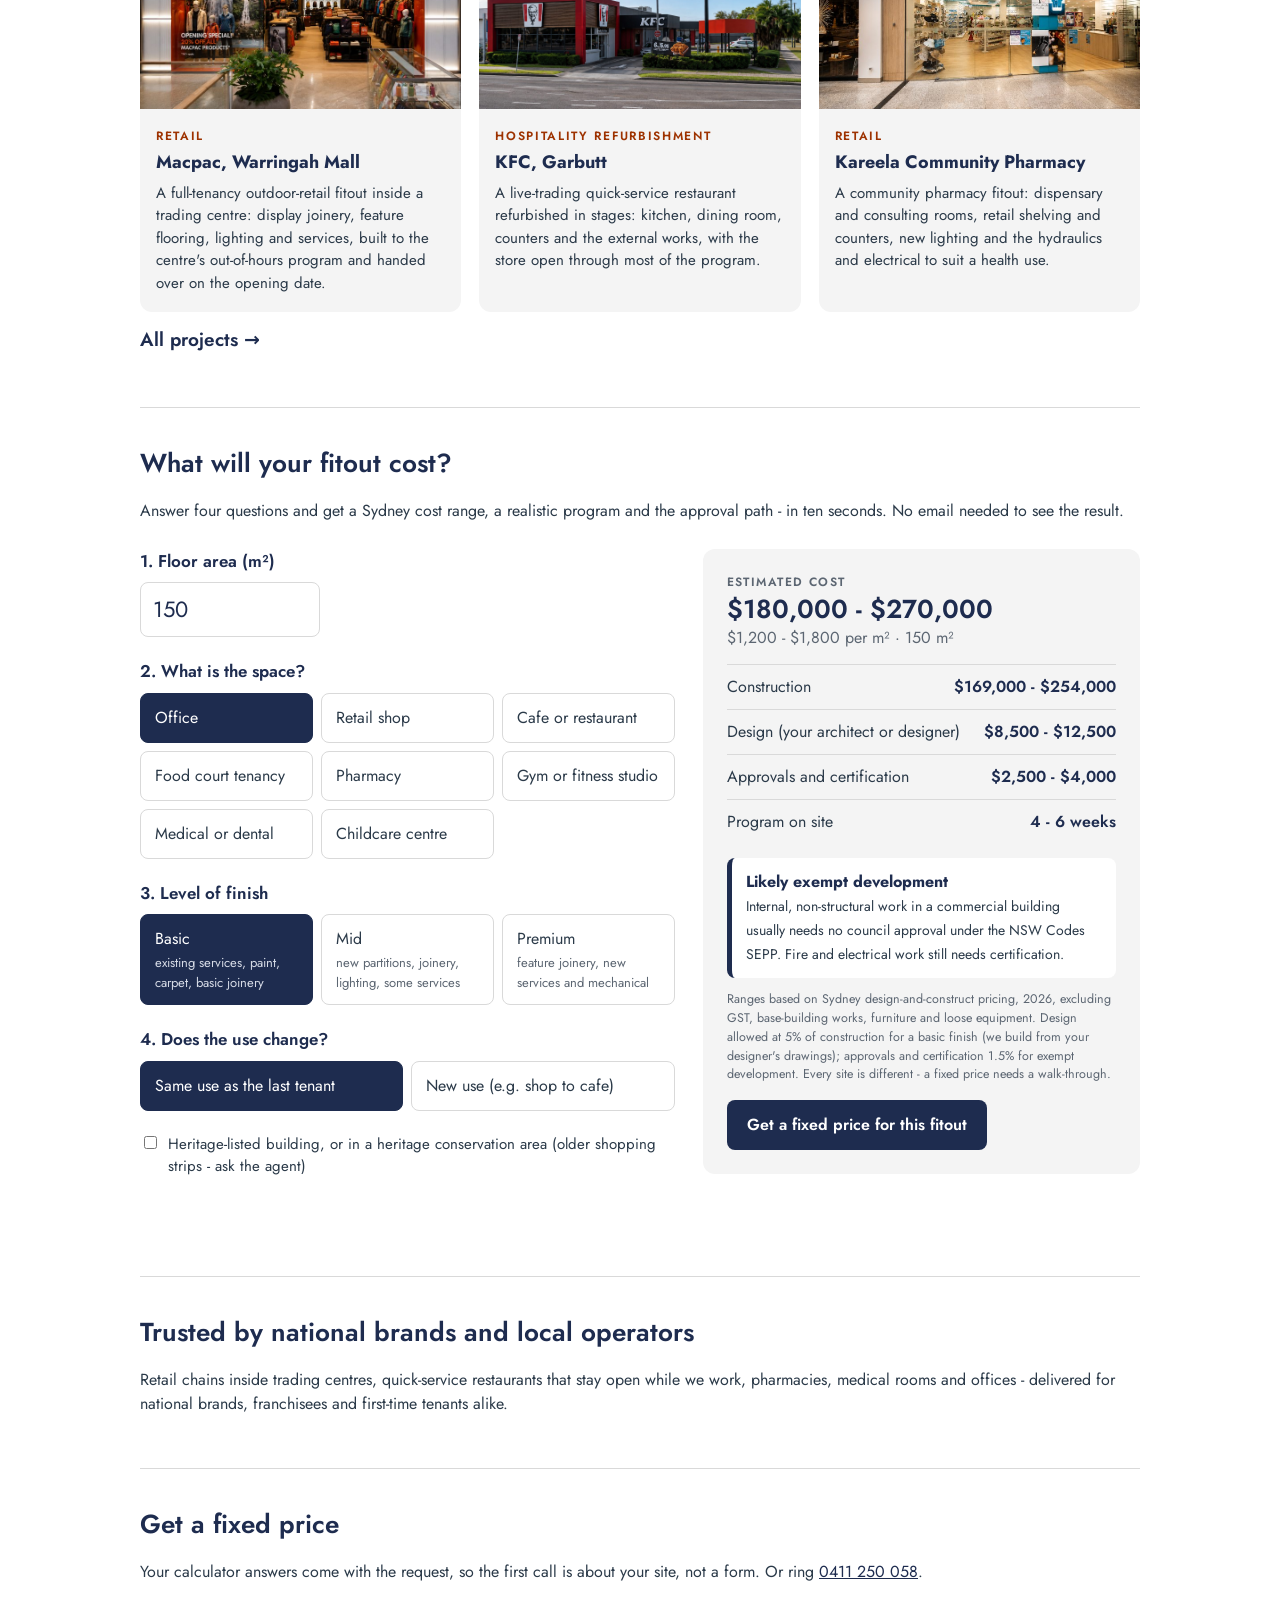
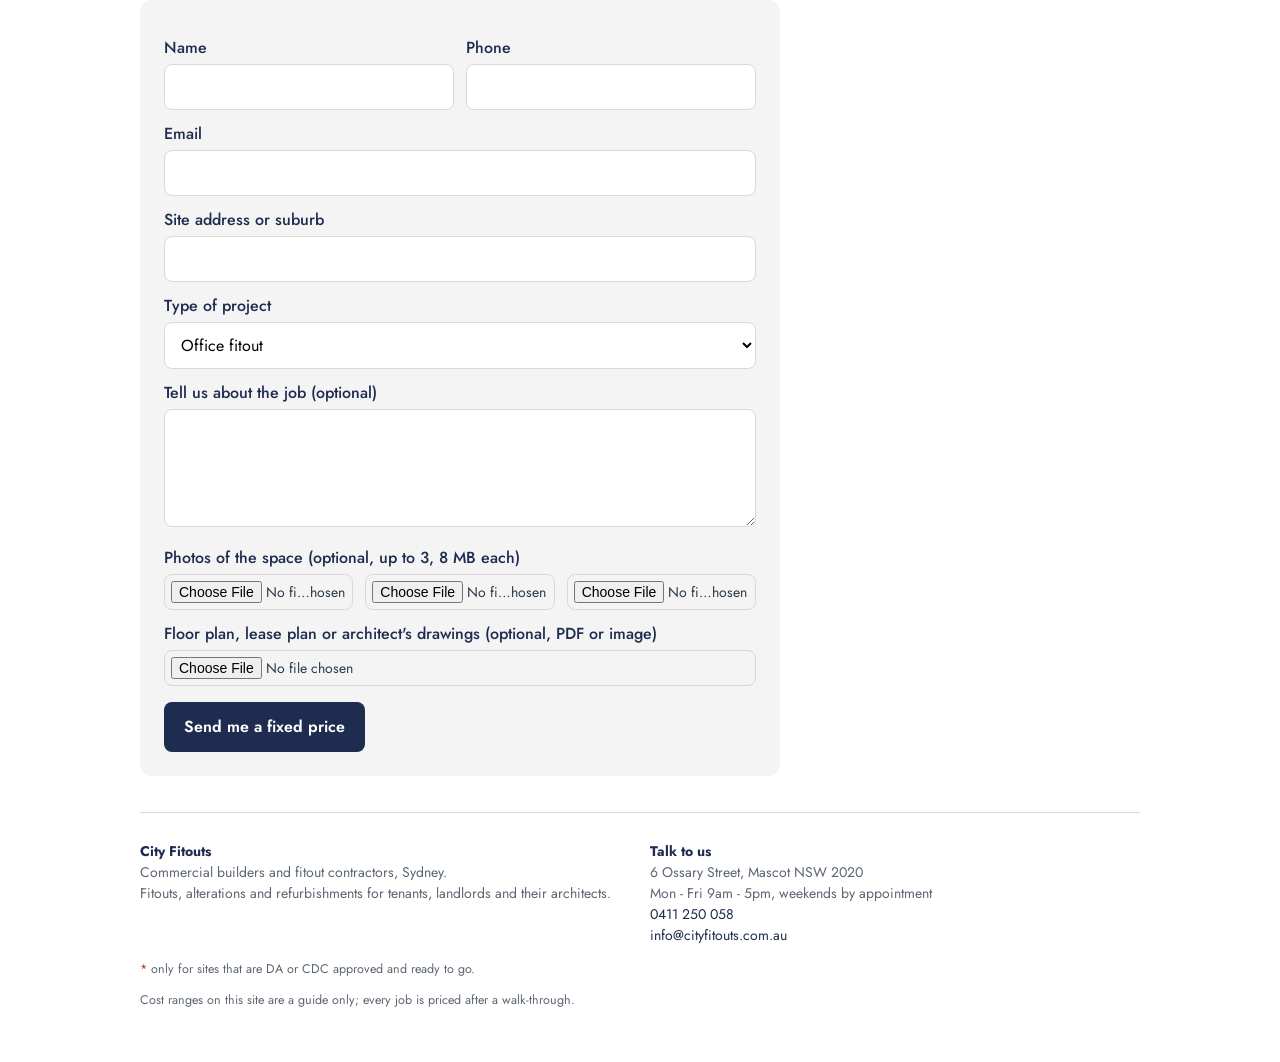
==== commit ec030fae: "Merge footer change Co-Authored-By: Claude Fable 5.2 <noreply@anthropic.com> Claude-Session: https:/" ====
--- a/index.html
+++ b/index.html
@@ -140,7 +140,6 @@
     <div class="fcols">
       <div><b>City Fitouts</b><br>Commercial builders and fitout contractors, Sydney.<br>Fitouts, alterations and refurbishments for tenants, landlords and their architects.</div>
       <div><b>Talk to us</b><br>6 Ossary Street, Mascot NSW 2020<br>Mon - Fri 9am - 5pm, weekends by appointment<br><a href="tel:0411250058">0411 250 058</a><br><a href="mailto:info@cityfitouts.com.au">info@cityfitouts.com.au</a></div>
-      <div><b>Pages</b><br><a href="/commercial-fitouts-sydney">Commercial fitouts</a><br><a href="/office-fitouts-sydney">Office</a> · <a href="/retail-fitouts-sydney">Retail</a> · <a href="/cafe-restaurant-fitouts-sydney">Cafe</a> · <a href="/food-court-fitouts-sydney">Food court</a> · <a href="/pharmacy-fitouts-sydney">Pharmacy</a> · <a href="/gym-fitouts-sydney">Gym</a> · <a href="/medical-fitouts-sydney">Medical</a> · <a href="/childcare-fitouts-sydney">Childcare</a><br><a href="/our-projects">Projects</a><br><a href="/fitout-cost">Fitout cost</a><br><a href="/about">About</a><br><a href="/contact">Contact</a></div>
     </div>
     <p class="fine"><span class="star">*</span> only for sites that are DA or CDC approved and ready to go.</p>
     <p class="fine">Cost ranges on this site are a guide only; every job is priced after a walk-through.</p>
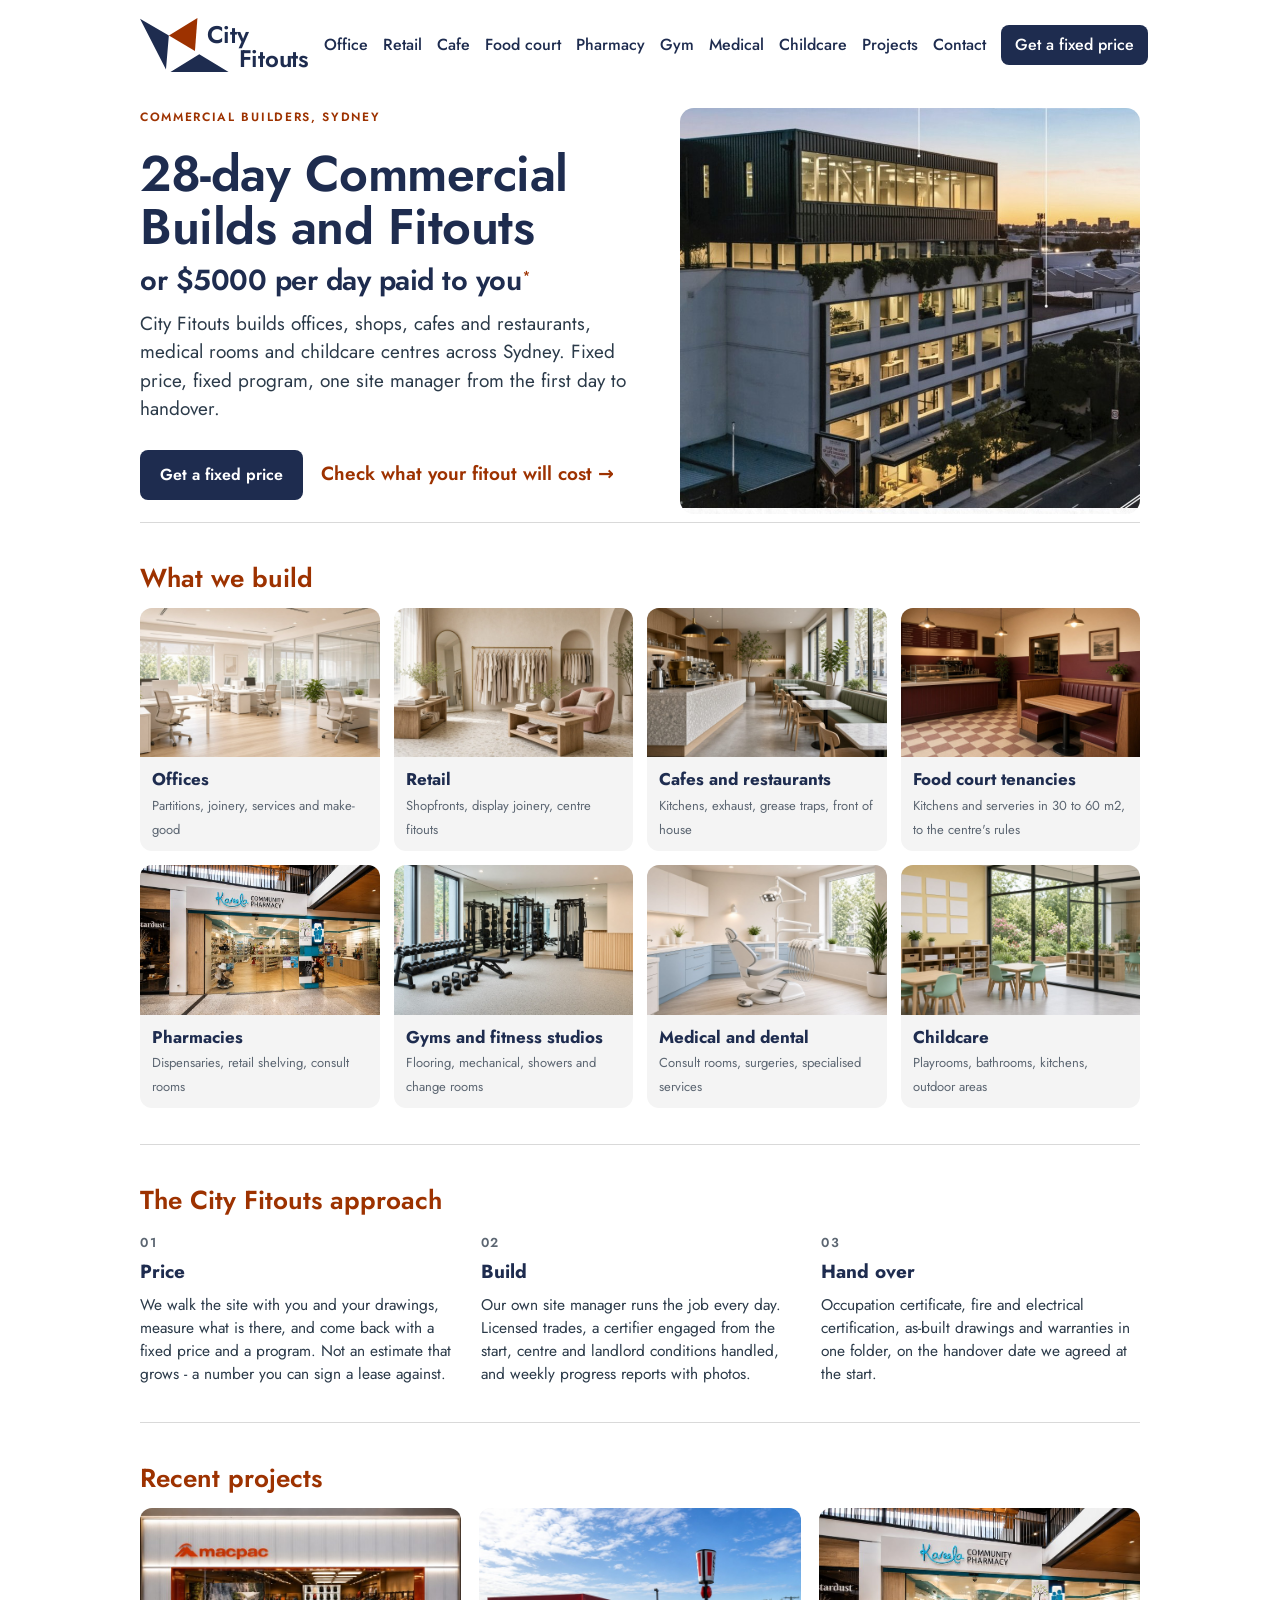
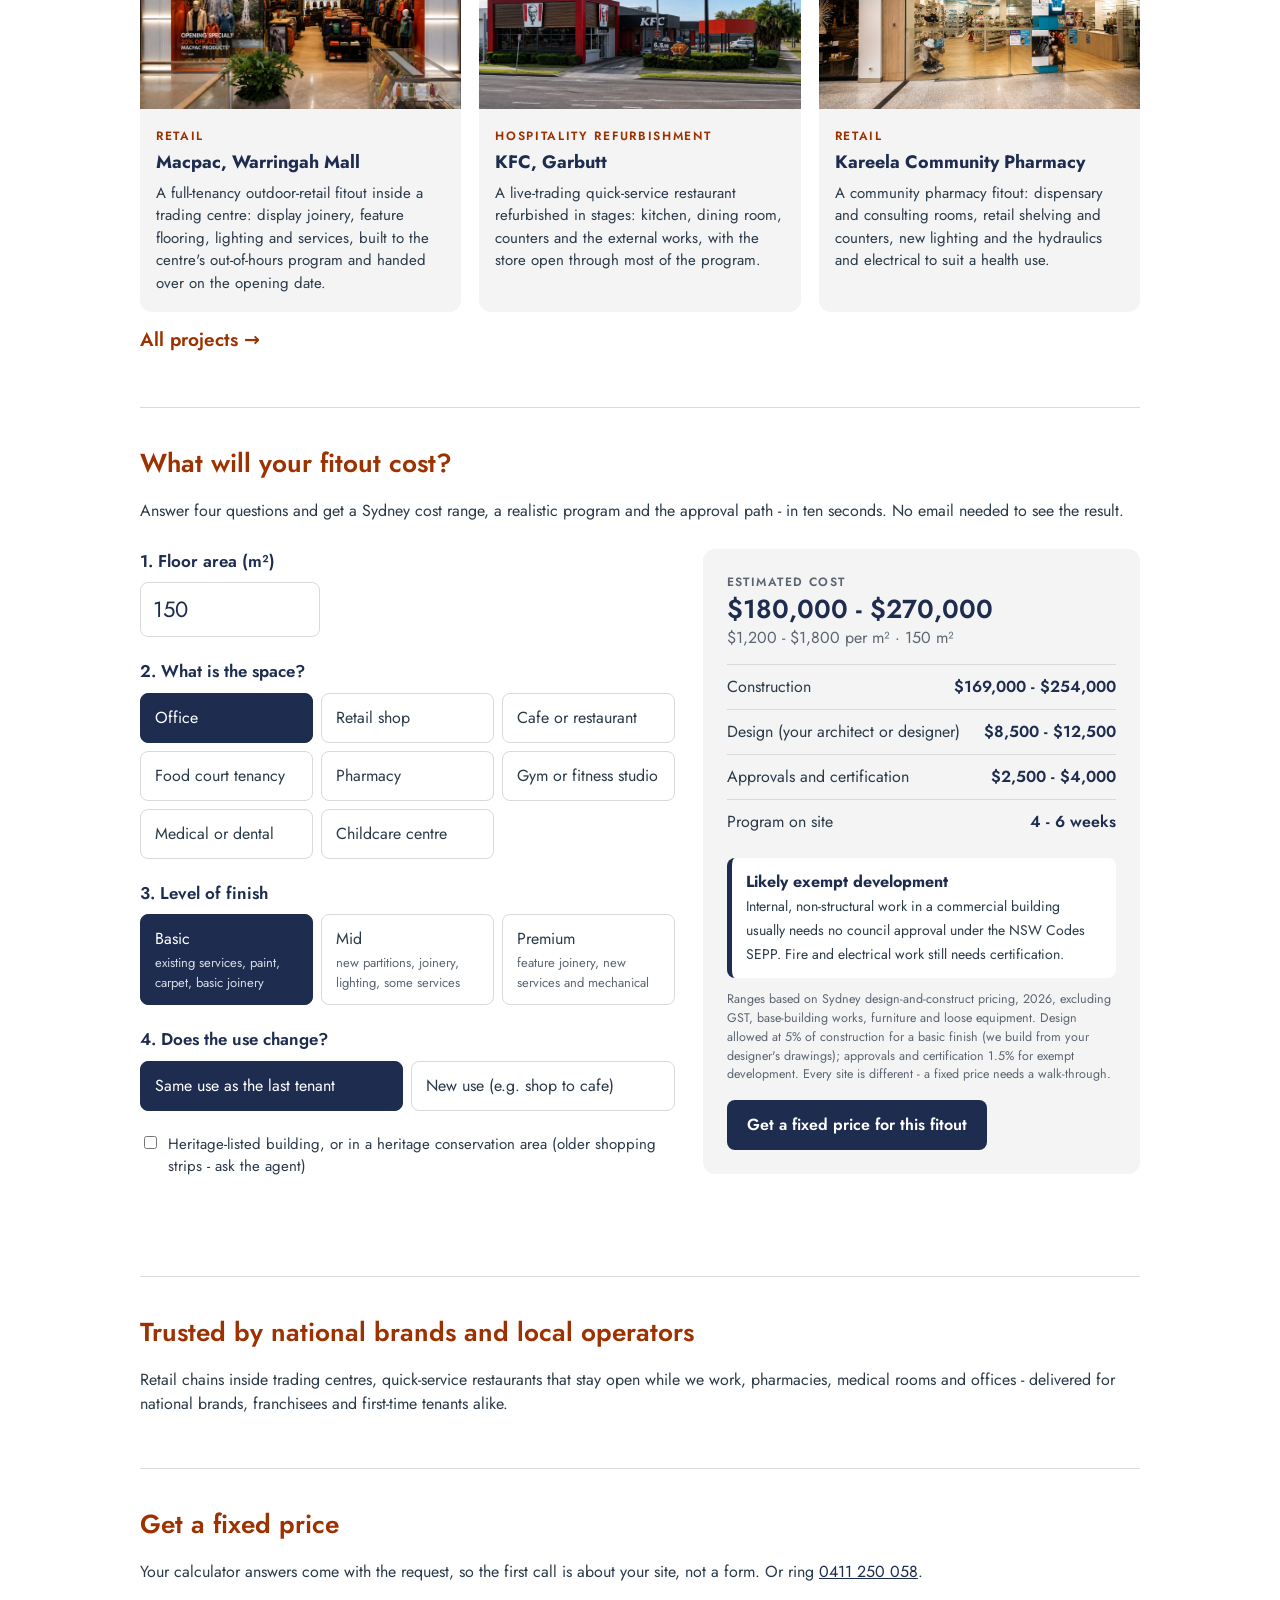
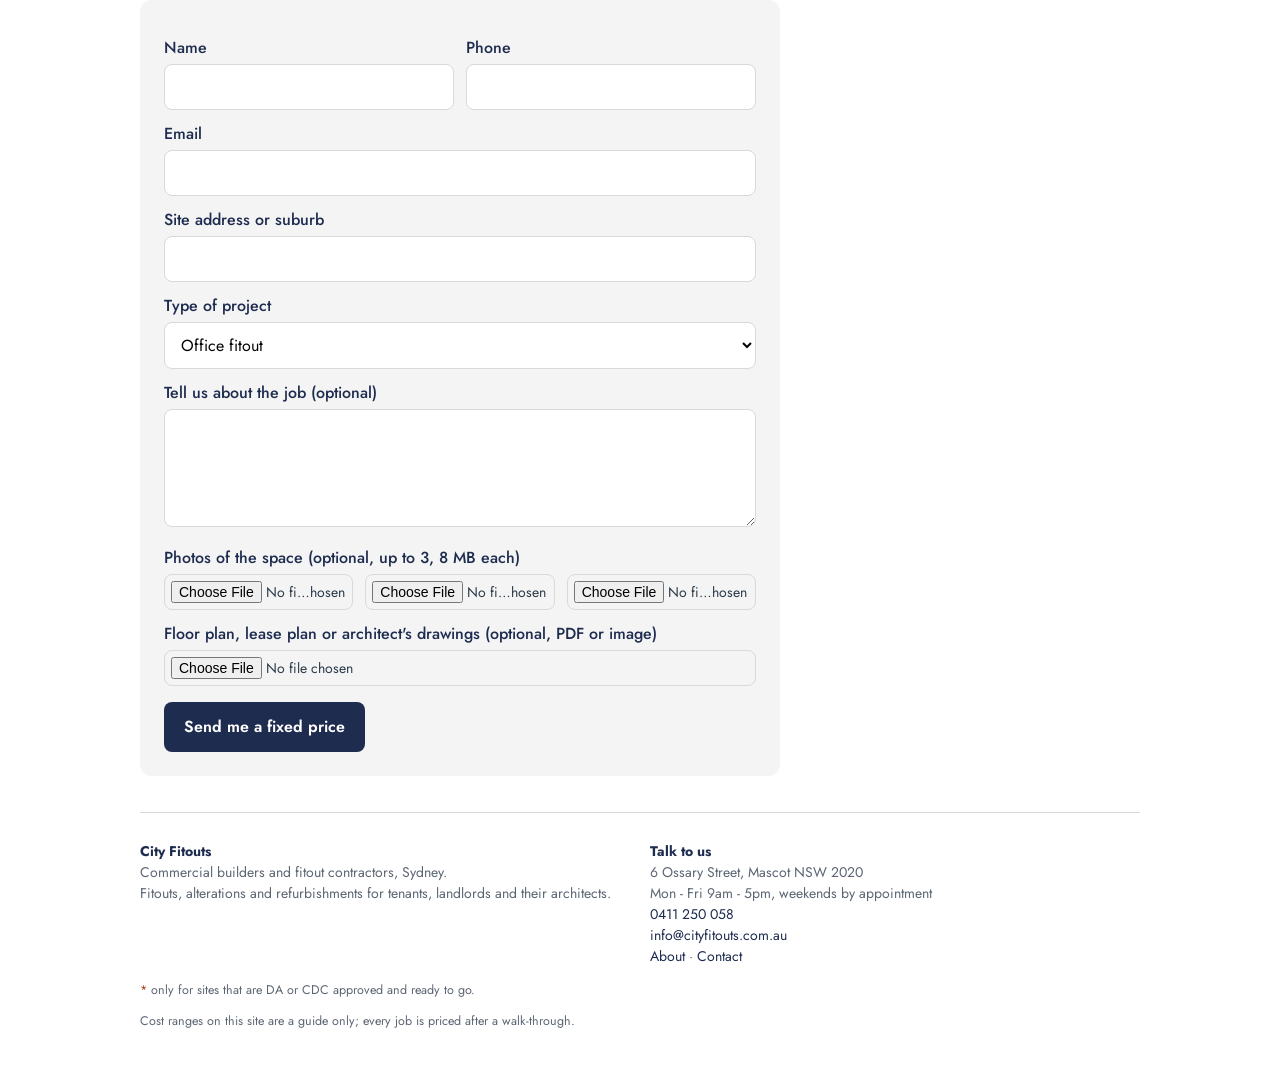
==== commit a9ff88f5: "Contact in the top menu; footer Pages column replaced by About and Contact links; red section headin" ====
--- a/index.html
+++ b/index.html
@@ -22,7 +22,7 @@
 <div class="wrap">
   <header class="top">
     <a class="brand" href="/"><svg viewBox="0 0 1596 973" aria-hidden="true"><path d="M1596 973L549 973L1068 651Z M0 15L520 315L468 930Z" fill="#1E2C4F"/><path d="M521 314L1035 0L990 596Z" fill="#9D3200"/></svg><b><span class="c1">City</span><br>Fitouts</b></a>
-    <nav><a href="/office-fitouts-sydney">Office</a><a href="/retail-fitouts-sydney">Retail</a><a href="/cafe-restaurant-fitouts-sydney">Cafe</a><a href="/food-court-fitouts-sydney">Food court</a><a href="/pharmacy-fitouts-sydney">Pharmacy</a><a href="/gym-fitouts-sydney">Gym</a><a href="/medical-fitouts-sydney">Medical</a><a href="/childcare-fitouts-sydney">Childcare</a><a href="/our-projects">Projects</a><a class="cta" href="/fitout-cost#calc">Get a fixed price</a></nav>
+    <nav><a href="/office-fitouts-sydney">Office</a><a href="/retail-fitouts-sydney">Retail</a><a href="/cafe-restaurant-fitouts-sydney">Cafe</a><a href="/food-court-fitouts-sydney">Food court</a><a href="/pharmacy-fitouts-sydney">Pharmacy</a><a href="/gym-fitouts-sydney">Gym</a><a href="/medical-fitouts-sydney">Medical</a><a href="/childcare-fitouts-sydney">Childcare</a><a href="/our-projects">Projects</a><a href="/contact">Contact</a><a class="cta" href="/fitout-cost#calc">Get a fixed price</a></nav>
   </header>
 
   <section class="hero split">
@@ -139,7 +139,7 @@
   <footer>
     <div class="fcols">
       <div><b>City Fitouts</b><br>Commercial builders and fitout contractors, Sydney.<br>Fitouts, alterations and refurbishments for tenants, landlords and their architects.</div>
-      <div><b>Talk to us</b><br>6 Ossary Street, Mascot NSW 2020<br>Mon - Fri 9am - 5pm, weekends by appointment<br><a href="tel:0411250058">0411 250 058</a><br><a href="mailto:info@cityfitouts.com.au">info@cityfitouts.com.au</a></div>
+      <div><b>Talk to us</b><br>6 Ossary Street, Mascot NSW 2020<br>Mon - Fri 9am - 5pm, weekends by appointment<br><a href="tel:0411250058">0411 250 058</a><br><a href="mailto:info@cityfitouts.com.au">info@cityfitouts.com.au</a><br><a href="/about">About</a> · <a href="/contact">Contact</a></div>
     </div>
     <p class="fine"><span class="star">*</span> only for sites that are DA or CDC approved and ready to go.</p>
     <p class="fine">Cost ranges on this site are a guide only; every job is priced after a walk-through.</p>
--- a/city.css
+++ b/city.css
@@ -3,12 +3,13 @@
 .kick{color:var(--red);margin-bottom:22px}
 .appr{border-left-color:var(--red)}.ref{border-left-color:var(--red)}
 .hero h1 .h1sub sup,.fine .star{color:var(--red)}
-.textlink:hover,footer a:hover{color:var(--red)}
-.textlink{color:var(--navy)}
+.textlink{color:var(--red)}.textlink:hover{color:var(--navy)}footer a:hover{color:var(--red)}
+section h2,h2{color:var(--red)}
+
 nav a.cta{background:var(--navy)}
 .appr{border-left-color:var(--navy)}
 .btn.amber{background:var(--navy)}
-header.top .brand b{font-size:24px;line-height:24px;display:block;margin-top:4px}.hero p{margin:0 0 14px}.hero p:last-child{margin-top:26px}header.top .brand svg{width:auto;height:54px;flex:none}header.top .brand{flex:none}header.top .brand b .c1{position:relative;left:-32px;color:inherit}header.top nav{white-space:nowrap}nav a{margin-left:15px}nav a.cta{display:inline-block;white-space:nowrap}@media(max-width:1080px){nav a{margin-left:11px;font-size:15px}}@media(max-width:900px){nav a{margin-left:10px;font-size:14px}nav a.cta{display:none}}@media(max-width:640px){header.top nav{white-space:normal}nav a{margin:0 12px 0 0}}
+header.top .brand b{font-size:24px;line-height:24px;display:block;margin-top:4px}.hero p{margin:0 0 14px}.hero p:last-child{margin-top:26px}header.top .brand svg{width:auto;height:54px;flex:none}header.top .brand{flex:none}header.top .brand b .c1{position:relative;left:-32px;color:inherit}header.top nav{white-space:nowrap}nav a{margin-left:15px}nav a.cta{display:inline-block;white-space:nowrap}@media(max-width:1080px){nav a{margin-left:11px;font-size:15px}}@media(max-width:1000px){nav a{margin-left:10px;font-size:14px}nav a.cta{display:none}}@media(max-width:820px){nav a{margin-left:8px;font-size:13px}}@media(max-width:720px){header.top nav{white-space:normal}nav a{margin:0 12px 0 0;font-size:14px}}
 .hero{padding:30px 0 10px}.hero h1{max-width:760px}.hero h1 .h1sub{display:block;font-size:.58em;line-height:1.2;margin-top:10px}.hero h1 .h1sub sup{font-size:.4em;vertical-align:super;margin-left:2px}
 .steps{display:grid;grid-template-columns:repeat(3,1fr);gap:22px}.steps.four{grid-template-columns:repeat(4,1fr)}
 @media(max-width:820px){.steps,.steps.four{grid-template-columns:1fr}}
